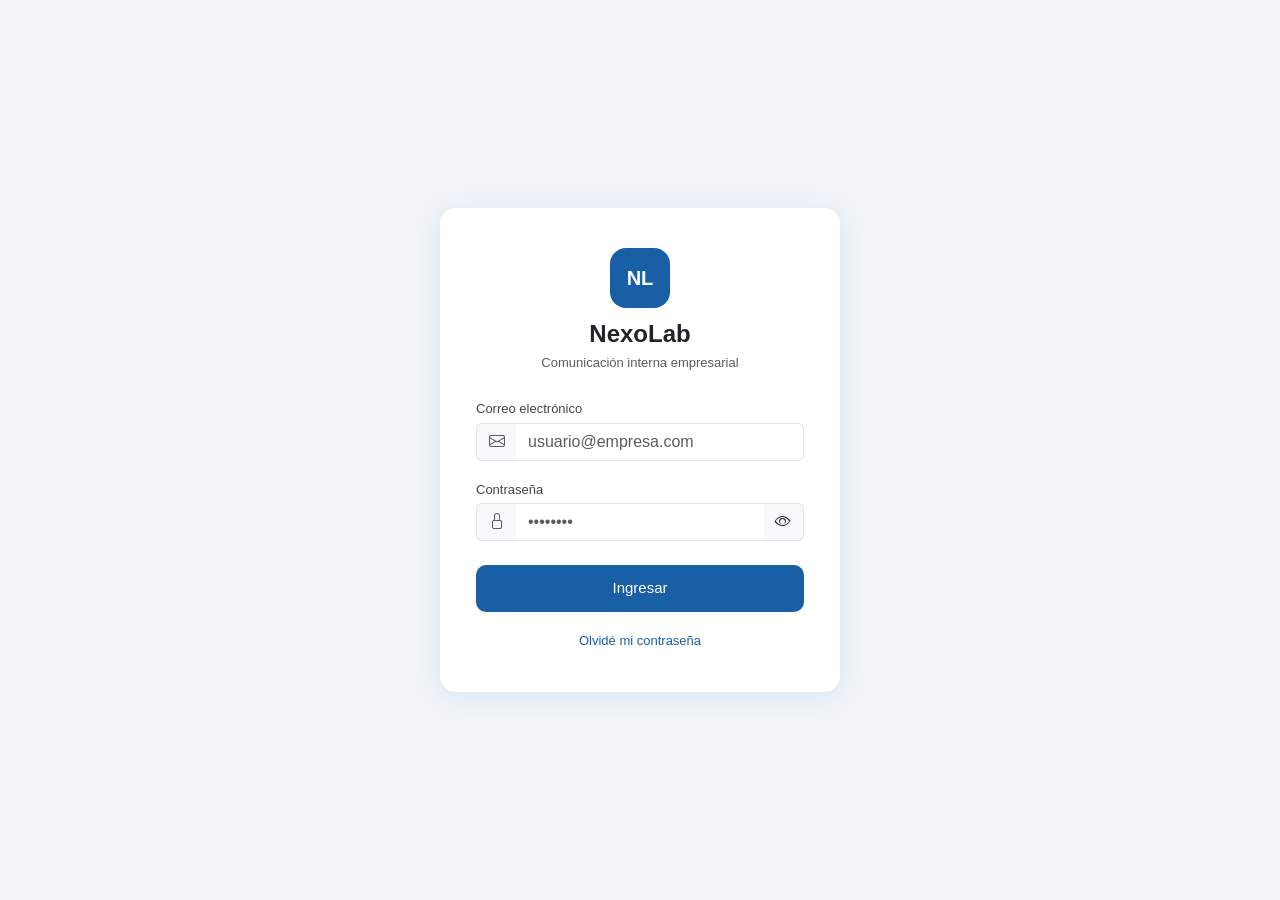
==== admin.html @ 6c638301 "admin finalizado creo" ====
<!DOCTYPE html>
<html lang="es">
<head>
  <meta charset="UTF-8"/>
  <meta name="viewport" content="width=device-width, initial-scale=1.0"/>
  <title>NexoLab — Panel de Administración</title>
  <link href="https://cdn.jsdelivr.net/npm/bootstrap@5.3.2/dist/css/bootstrap.min.css" rel="stylesheet"/>
  <link href="https://cdn.jsdelivr.net/npm/bootstrap-icons@1.11.3/font/bootstrap-icons.min.css" rel="stylesheet"/>
  <link href="styles.css" rel="stylesheet"/>
</head>
<body>

<!-- Navbar -->
<nav class="admin-navbar">
  <div class="brand">
    <div class="logo-box logo-box-sm"><span>NL</span></div>
    NexoLab <span>Admin</span>
  </div>
  <div class="d-flex align-items-center gap-3">
    <span id="admin-name" class="admin-username"></span>
    <button class="btn btn-sm admin-exit-btn" onclick="logout()">
      <i class="bi bi-box-arrow-right me-1"></i>Salir
    </button>
  </div>
</nav>

<div class="admin-container">

  <!-- Título -->
  <div class="d-flex align-items-center justify-content-between mb-4">
    <div>
      <h5 class="fw-bold mb-1">Panel de Administración</h5>
      <p class="text-muted admin-subtitle mb-0">Gestión de usuarios de NexoLab</p>
    </div>
    <button class="btn btn-sm btn-outline-secondary" onclick="openPasswordModal()">
      <i class="bi bi-key me-1"></i>Cambiar contraseña
    </button>
  </div>

  <!-- Stats -->
  <div class="row g-3 mb-4">
    <div class="col-12 col-sm-4">
      <div class="stat-card">
        <div class="stat-icon blue"><i class="bi bi-people-fill"></i></div>
        <div>
          <div class="fw-bold fs-4" id="stat-total">—</div>
          <div class="text-muted stat-desc">Usuarios registrados</div>
        </div>
      </div>
    </div>
    <div class="col-12 col-sm-4">
      <div class="stat-card">
        <div class="stat-icon green"><i class="bi bi-building"></i></div>
        <div>
          <div class="fw-bold fs-4" id="stat-sectores">—</div>
          <div class="text-muted stat-desc">Sectores activos</div>
        </div>
      </div>
    </div>
    <div class="col-12 col-sm-4">
      <div class="stat-card">
        <div class="stat-icon orange"><i class="bi bi-person-check-fill"></i></div>
        <div>
          <div class="fw-bold fs-4" id="stat-conectados">—</div>
          <div class="text-muted stat-desc">Conectados ahora</div>
        </div>
      </div>
    </div>
  </div>

  <!-- Tabla de usuarios -->
  <div class="table-card">
    <div class="table-card-header">
      <div class="fw-semibold table-title">Usuarios</div>
      <div class="search-wrap">
        <i class="bi bi-search"></i>
        <input class="search-input" id="search-input" placeholder="Buscar usuario..." oninput="filterTable()"/>
      </div>
    </div>

    <div id="table-loading" class="text-center py-5 text-muted">
      <div class="spinner-border spinner-border-sm me-2"></div>Cargando usuarios...
    </div>

    <div id="table-wrap" class="d-none">
      <table class="table table-hover mb-0 admin-table">
        <thead class="table-thead">
          <tr>
            <th class="ps-4 table-col-header">Usuario</th>
            <th class="table-col-header">Cargo</th>
            <th class="table-col-header">Sector</th>
            <th class="table-col-header">Estado</th>
            <th class="table-col-header">Registro</th>
            <th></th>
          </tr>
        </thead>
        <tbody id="user-table-body"></tbody>
      </table>
    </div>

    <div id="table-empty" class="d-none text-center py-5 text-muted admin-subtitle">
      <i class="bi bi-search fs-3 d-block mb-2"></i>No se encontraron usuarios
    </div>
  </div>
</div>

<!-- Modal cambiar contraseña admin -->
<div class="modal-overlay" id="password-modal">
  <div class="modal-box">
    <div class="d-flex justify-content-between align-items-center mb-4">
      <h6 class="fw-semibold mb-0"><i class="bi bi-key me-2"></i>Cambiar contraseña</h6>
      <button class="btn btn-sm btn-light" onclick="closePasswordModal()"><i class="bi bi-x-lg"></i></button>
    </div>
    <div id="pwd-alert" class="alert py-2 d-none"></div>
    <div class="mb-3">
      <label class="form-label">Contraseña actual</label>
      <input type="password" class="form-control" id="pwd-actual" placeholder="••••••••"/>
    </div>
    <div class="mb-3">
      <label class="form-label">Nueva contraseña</label>
      <input type="password" class="form-control" id="pwd-nueva" placeholder="••••••••" oninput="checkPwdReqs()"/>
      <div class="mt-2 d-flex flex-column gap-1">
        <div class="req-item" id="pr-len"><i class="bi bi-circle"></i> Mínimo 8 caracteres</div>
        <div class="req-item" id="pr-upper"><i class="bi bi-circle"></i> Al menos una mayúscula</div>
        <div class="req-item" id="pr-num"><i class="bi bi-circle"></i> Al menos un número</div>
        <div class="req-item" id="pr-spec"><i class="bi bi-circle"></i> Al menos un carácter especial</div>
      </div>
    </div>
    <div class="mb-4">
      <label class="form-label">Confirmar nueva contraseña</label>
      <input type="password" class="form-control" id="pwd-confirmar" placeholder="••••••••"/>
    </div>
    <div class="d-flex gap-2 justify-content-end">
      <button class="btn btn-outline-secondary btn-sm" onclick="closePasswordModal()">Cancelar</button>
      <button class="btn btn-sm btn-admin-primary" onclick="cambiarPassword()">
        <span id="pwd-spinner" class="spinner-border spinner-border-sm me-1 d-none"></span>Guardar
      </button>
    </div>
  </div>
</div>

<!-- Modal mensajes de usuario -->
<div class="modal-overlay" id="mensajes-modal">
  <div class="modal-box modal-box-wide">
    <div class="d-flex justify-content-between align-items-center mb-3">
      <h6 class="fw-semibold mb-0"><i class="bi bi-chat-text me-2"></i>Mensajes de <span id="mensajes-user-name"></span></h6>
      <button class="btn btn-sm btn-light" onclick="closeMensajesModal()"><i class="bi bi-x-lg"></i></button>
    </div>

    <div class="d-flex align-items-center gap-2 mb-3 p-3 rounded" style="background:#f8f9fa">
      <label class="form-label mb-0 fw-medium" style="white-space:nowrap">Últimos</label>
      <input type="number" class="form-control form-control-sm" id="mensajes-cantidad"
             value="10" min="1" max="100" style="width:80px"/>
      <label class="form-label mb-0 fw-medium" style="white-space:nowrap">mensajes</label>
      <button class="btn btn-sm btn-admin-primary ms-auto" onclick="cargarMensajes()">
        <span id="mensajes-spinner" class="spinner-border spinner-border-sm me-1 d-none"></span>
        <i class="bi bi-arrow-clockwise me-1"></i>Cargar
      </button>
    </div>

    <div id="mensajes-loading" class="text-center py-4 text-muted d-none">
      <div class="spinner-border spinner-border-sm me-2"></div>Cargando mensajes...
    </div>
    <div id="mensajes-empty" class="text-center py-4 text-muted d-none admin-subtitle">
      <i class="bi bi-chat-slash fs-3 d-block mb-2"></i>Este usuario no tiene mensajes enviados
    </div>
    <div id="mensajes-list" class="d-flex flex-column gap-2" style="max-height:400px;overflow-y:auto"></div>
  </div>
</div>

<!-- Modal editar usuario -->
<div class="modal-overlay" id="edit-modal">
  <div class="modal-box">
    <div class="d-flex justify-content-between align-items-center mb-3">
      <h6 class="fw-semibold mb-0">Editar usuario</h6>
      <button class="btn btn-sm btn-light" onclick="closeEditModal()"><i class="bi bi-x-lg"></i></button>
    </div>
    <div id="edit-alert" class="alert alert-danger py-2 d-none"></div>
    <div class="mb-3">
      <label class="form-label">Cargo</label>
      <input type="text" class="form-control" id="edit-cargo" placeholder="Ej: Desarrollador"/>
    </div>
    <div class="mb-4">
      <label class="form-label">Sector</label>
      <select class="form-select" id="edit-sector">
        <option value="SIN_ASIGNAR">Sin asignar</option>
        <option value="SISTEMAS">Sistemas</option>
        <option value="RRHH">RRHH</option>
        <option value="FINANZAS">Finanzas</option>
        <option value="OPERACIONES">Operaciones</option>
      </select>
    </div>
    <div class="d-flex gap-2 justify-content-end">
      <button class="btn btn-outline-secondary btn-sm" onclick="closeEditModal()">Cancelar</button>
      <button class="btn btn-sm btn-admin-primary" onclick="saveUser()">
        <span id="save-spinner" class="spinner-border spinner-border-sm me-1 d-none"></span>Guardar
      </button>
    </div>
  </div>
</div>

<script src="https://cdn.jsdelivr.net/npm/bootstrap@5.3.2/dist/js/bootstrap.bundle.min.js"></script>
<script>
const token = localStorage.getItem('jwt_token');
const user  = JSON.parse(localStorage.getItem('current_user') || '{}');

const role = String((user && (user.rolSistema ?? user.rol_sistema ?? user.role)) ?? '').trim().toUpperCase();

if (!token || (role !== 'ADMIN_SISTEMA' && role !== 'ADMIN')) {
  window.location.href = 'login.html';
}

document.getElementById('admin-name').textContent = user.nombre + ' ' + user.apellido;

let allUsuarios = [];
let editingId   = null;

const SECTOR_LABELS = {
  SIN_ASIGNAR: 'Sin asignar', SISTEMAS: 'Sistemas',
  RRHH: 'RRHH', FINANZAS: 'Finanzas', OPERACIONES: 'Operaciones'
};

// ── Carga inicial ──────────────────────────────────────────
Promise.all([
  fetch('/api/admin/stats',    { headers: { Authorization: 'Bearer ' + token } }).then(r => r.json()).catch(() => null),
  fetch('/api/admin/usuarios', { headers: { Authorization: 'Bearer ' + token } }).then(r => r.json()).catch(() => [])
]).then(([stats, usuarios]) => {
  if (stats) {
    document.getElementById('stat-total').textContent = stats.totalUsuarios ?? '—';
    const sectoresActivos = stats.usuariosPorSector
      ? Object.values(stats.usuariosPorSector).filter(n => n > 0).length
      : '—';
    document.getElementById('stat-sectores').textContent = sectoresActivos;
  }
  allUsuarios = Array.isArray(usuarios) ? usuarios : [];
  const conectados = allUsuarios.filter(u =>
    u.tipoEstado === 'DISPONIBLE' || u.tipoEstado === 'OCUPADO' || u.tipoEstado === 'EN_REUNION'
  ).length;
  document.getElementById('stat-conectados').textContent = conectados;
  renderTable(allUsuarios);
});

// ── Render tabla ───────────────────────────────────────────
function renderTable(lista) {
  document.getElementById('table-loading').classList.add('d-none');

  if (!lista || lista.length === 0) {
    document.getElementById('table-empty').classList.remove('d-none');
    document.getElementById('table-wrap').classList.add('d-none');
    return;
  }

  document.getElementById('table-wrap').classList.remove('d-none');
  document.getElementById('table-empty').classList.add('d-none');

  const tbody = document.getElementById('user-table-body');
  tbody.innerHTML = lista.map(u => {
    const ini         = ((u.nombre || ' ')[0] + (u.apellido || ' ')[0]).toUpperCase();
    const sector      = u.sector || 'SIN_ASIGNAR';
    const sectorLabel = SECTOR_LABELS[sector] || sector;
    const estado      = estadoInfo(u.tipoEstado);
    const fecha       = u.fechaCreacion ? new Date(u.fechaCreacion).toLocaleDateString('es-AR') : '—';
    return `
      <tr>
        <td class="ps-4 td-mid">
          <div class="d-flex align-items-center gap-2">
            <div class="user-avatar-sm">${ini}</div>
            <div>
              <div class="fw-medium">${u.nombre} ${u.apellido}</div>
              <div class="user-email text-muted">${u.email}</div>
            </div>
          </div>
        </td>
        <td class="td-mid cargo-cell">${u.cargo || '—'}</td>
        <td class="td-mid"><span class="sector-badge sector-${sector}">${sectorLabel}</span></td>
        <td class="td-mid">
          <span class="estado-indicator">
            <span class="estado-dot" style="background:${estado.color}"></span>
            ${estado.label}
          </span>
        </td>
        <td class="td-mid date-cell">${fecha}</td>
        <td class="td-actions">
          <div class="d-flex gap-1 justify-content-end">
            <button class="btn btn-sm btn-light btn-edit" onclick="openEditModal(${u.idUsuario})">
              <i class="bi bi-pencil me-1"></i>Editar
            </button>
            <button class="btn btn-sm btn-light btn-edit" onclick="openMensajesModal(${u.idUsuario})">
              <i class="bi bi-chat-text me-1"></i>Mensajes
            </button>
          </div>
        </td>
      </tr>`;
  }).join('');
}

function estadoInfo(estado) {
  return {
    DISPONIBLE:   { color: '#20c997', label: 'Disponible' },
    OCUPADO:      { color: '#fd7e14', label: 'Ocupado' },
    EN_REUNION:   { color: '#dc3545', label: 'En reunión' },
    DESCONECTADO: { color: '#adb5bd', label: 'Desconectado' },
  }[estado] || { color: '#adb5bd', label: 'Desconectado' };
}

// ── Búsqueda ───────────────────────────────────────────────
function filterTable() {
  const q = document.getElementById('search-input').value.toLowerCase();
  renderTable(allUsuarios.filter(u =>
    (u.nombre + ' ' + u.apellido + ' ' + u.email + ' ' + (u.cargo || '')).toLowerCase().includes(q)
  ));
}

// ── Modal editar cargo/sector ──────────────────────────────
function openEditModal(id) {
  const u = allUsuarios.find(u => u.idUsuario === id);
  if (!u) return;
  editingId = id;
  document.getElementById('edit-cargo').value  = u.cargo  || '';
  document.getElementById('edit-sector').value = u.sector || 'SIN_ASIGNAR';
  document.getElementById('edit-alert').classList.add('d-none');
  document.getElementById('edit-modal').classList.add('open');
}

function closeEditModal() {
  document.getElementById('edit-modal').classList.remove('open');
  editingId = null;
}

async function saveUser() {
  if (!editingId) return;

  const cargo  = document.getElementById('edit-cargo').value.trim();
  const sector = document.getElementById('edit-sector').value;
  const alertEl = document.getElementById('edit-alert');
  const spinner = document.getElementById('save-spinner');

  if (!cargo) {
    alertEl.textContent = 'El cargo no puede estar vacío';
    alertEl.classList.remove('d-none');
    return;
  }

  alertEl.classList.add('d-none');
  spinner.classList.remove('d-none');

  try {
    const res = await fetch('/api/admin/usuarios/' + editingId, {
      method:  'PUT',
      headers: { 'Content-Type': 'application/json', Authorization: 'Bearer ' + token },
      body:    JSON.stringify({ cargo, sector }),
    });
    if (res.ok) {
      const updated = await res.json();
      allUsuarios = allUsuarios.map(u => u.idUsuario === updated.idUsuario ? updated : u);
      filterTable();
      closeEditModal();
    } else {
      const err = await res.json();
      alertEl.textContent = err.message || 'Error al guardar los cambios';
      alertEl.classList.remove('d-none');
    }
  } catch {
    alertEl.textContent = 'No se pudo conectar con el servidor';
    alertEl.classList.remove('d-none');
  } finally {
    spinner.classList.add('d-none');
  }
}

// ── Modal mensajes de usuario ──────────────────────────────
let mensajesUserId = null;

function openMensajesModal(id) {
  const u = allUsuarios.find(u => u.idUsuario === id);
  if (!u) return;
  mensajesUserId = id;
  document.getElementById('mensajes-user-name').textContent = u.nombre + ' ' + u.apellido;
  document.getElementById('mensajes-cantidad').value = 10;
  document.getElementById('mensajes-list').innerHTML = '';
  document.getElementById('mensajes-empty').classList.add('d-none');
  document.getElementById('mensajes-loading').classList.add('d-none');
  document.getElementById('mensajes-modal').classList.add('open');
  cargarMensajes();
}

function closeMensajesModal() {
  document.getElementById('mensajes-modal').classList.remove('open');
  mensajesUserId = null;
}

async function cargarMensajes() {
  if (!mensajesUserId) return;
  const cantidad = Math.min(Math.max(parseInt(document.getElementById('mensajes-cantidad').value) || 10, 1), 100);
  const spinner  = document.getElementById('mensajes-spinner');
  const loading  = document.getElementById('mensajes-loading');
  const empty    = document.getElementById('mensajes-empty');
  const list     = document.getElementById('mensajes-list');

  spinner.classList.remove('d-none');
  loading.classList.remove('d-none');
  list.innerHTML = '';
  empty.classList.add('d-none');

  try {
    const res = await fetch(`/api/admin/usuarios/${mensajesUserId}/mensajes?cantidad=${cantidad}`, {
      headers: { Authorization: 'Bearer ' + token }
    });
    const mensajes = res.ok ? await res.json() : [];
    loading.classList.add('d-none');

    if (!mensajes.length) { empty.classList.remove('d-none'); return; }

    const TIPO_LABEL = { PRIVADO: 'Privado', GRUPAL: 'Grupo' };
    const TIPO_ICON  = { PRIVADO: 'person', GRUPAL: 'people-fill' };

    list.innerHTML = mensajes.map(m => {
      const fecha = m.fechaEnviado
        ? new Date(m.fechaEnviado).toLocaleString('es-AR', { day:'2-digit', month:'2-digit', year:'numeric', hour:'2-digit', minute:'2-digit' })
        : '—';
      const tipoLabel = TIPO_LABEL[m.tipoChat] || m.tipoChat || '';
      const tipoIcon  = TIPO_ICON[m.tipoChat]  || 'chat';
      return `
        <div class="msg-admin-card">
          <div class="d-flex justify-content-between align-items-center">
            <span class="msg-chat"><i class="bi bi-${tipoIcon} me-1"></i>${m.nombreChat || 'Chat'} · ${tipoLabel}</span>
            <span class="msg-meta">${fecha}</span>
          </div>
          <div class="msg-body">${m.contenido || ''}</div>
        </div>`;
    }).join('');
  } catch {
    loading.classList.add('d-none');
    empty.classList.remove('d-none');
  } finally {
    spinner.classList.add('d-none');
  }
}

// ── Modal cambiar contraseña ───────────────────────────────
function openPasswordModal() {
  document.getElementById('pwd-actual').value    = '';
  document.getElementById('pwd-nueva').value     = '';
  document.getElementById('pwd-confirmar').value = '';
  document.getElementById('pwd-alert').classList.add('d-none');
  ['pr-len','pr-upper','pr-num','pr-spec'].forEach(id => {
    const el = document.getElementById(id);
    el.className = 'req-item';
    el.querySelector('i').className = 'bi bi-circle';
  });
  document.getElementById('password-modal').classList.add('open');
}

function closePasswordModal() {
  document.getElementById('password-modal').classList.remove('open');
}

function checkPwdReqs() {
  const v = document.getElementById('pwd-nueva').value;
  [
    { id: 'pr-len',   ok: v.length >= 8 },
    { id: 'pr-upper', ok: /[A-Z]/.test(v) },
    { id: 'pr-num',   ok: /[0-9]/.test(v) },
    { id: 'pr-spec',  ok: /[^A-Za-z0-9]/.test(v) },
  ].forEach(r => {
    const el = document.getElementById(r.id);
    el.className = 'req-item' + (r.ok ? ' ok' : '');
    el.querySelector('i').className = r.ok ? 'bi bi-check-circle-fill' : 'bi bi-circle';
  });
}

async function cambiarPassword() {
  const actual    = document.getElementById('pwd-actual').value;
  const nueva     = document.getElementById('pwd-nueva').value;
  const confirmar = document.getElementById('pwd-confirmar').value;
  const alertEl   = document.getElementById('pwd-alert');

  const showAlert = (msg, isError = true) => {
    alertEl.textContent = msg;
    alertEl.className = `alert py-2 ${isError ? 'alert-danger' : 'alert-success'}`;
  };

  if (!actual || !nueva || !confirmar) { showAlert('Completá todos los campos'); return; }
  if (nueva !== confirmar)             { showAlert('Las contraseñas nuevas no coinciden'); return; }
  if (nueva.length < 8 || !/[A-Z]/.test(nueva) || !/[0-9]/.test(nueva) || !/[^A-Za-z0-9]/.test(nueva)) {
    showAlert('La nueva contraseña no cumple todos los requisitos de seguridad');
    return;
  }

  const spinner = document.getElementById('pwd-spinner');
  spinner.classList.remove('d-none');

  try {
    const res = await fetch('/api/admin/password', {
      method:  'PUT',
      headers: { 'Content-Type': 'application/json', Authorization: 'Bearer ' + token },
      body:    JSON.stringify({ passwordActual: actual, passwordNueva: nueva }),
    });
    const data = await res.json();
    if (res.ok) {
      showAlert('Contraseña actualizada correctamente', false);
      setTimeout(closePasswordModal, 1500);
    } else {
      showAlert(data.message || 'Error al cambiar la contraseña');
    }
  } catch {
    showAlert('No se pudo conectar con el servidor');
  } finally {
    spinner.classList.add('d-none');
  }
}

// ── Logout ─────────────────────────────────────────────────
function logout() {
  localStorage.removeItem('jwt_token');
  localStorage.removeItem('current_user');
  window.location.href = 'login.html';
}
</script>
</body>
</html>
---- styles.css ----
/* Estilos comunes para ChatEmpresa */

:root {
  --primary: #185FA5;
  --primary-dark: #0C447C;
  --primary-light: #B5D4F4;
  --bg: #F0F4F9;
}

body {
  background: var(--bg);
  font-family: 'Segoe UI', sans-serif;
}

/* Logo */
.logo-box {
  width: 60px;
  height: 60px;
  background: var(--primary);
  border-radius: 16px;
  display: flex;
  align-items: center;
  justify-content: center;
  margin: 0 auto 12px;
}

.logo-box span {
  color: #fff;
  font-size: 20px;
  font-weight: 700;
}

/* Formularios */
.form-control:focus,
.form-select:focus {
  border-color: var(--primary);
  box-shadow: 0 0 0 3px rgba(24, 95, 165, .12);
}

.form-label {
  font-size: 13px;
  font-weight: 500;
  color: #444;
  margin-bottom: 4px;
}

/* Botones */
.btn-primary-custom {
  background: var(--primary);
  border: none;
  border-radius: 10px;
  padding: 12px;
  font-size: 15px;
  font-weight: 500;
  width: 100%;
  color: #fff;
  transition: background .2s;
}

.btn-primary-custom:hover {
  background: var(--primary-dark);
}

.btn-primary-custom:disabled {
  background: #b0c4d8;
  cursor: default;
}

/* Navbar */
.navbar {
  background: var(--primary) !important;
}

.back-link {
  color: var(--primary-light) !important;
  text-decoration: none;
  font-size: 20px;
}

.back-link:hover {
  color: #fff !important;
}

.navbar-title {
  color: #fff;
  font-size: 16px;
  font-weight: 500;
}

/* Alertas */
.alert-danger {
  font-size: 13px;
  border-radius: 8px;
}

/* Spinner */
.spinner-border-sm {
  width: 16px;
  height: 16px;
}

/* Enlaces */
.link-forgot,
.link-login a {
  font-size: 13px;
  color: var(--primary);
  text-decoration: none;
}

.link-forgot:hover,
.link-login a:hover {
  text-decoration: underline;
}

.link-login {
  font-size: 13px;
  color: #666;
  text-align: center;
  margin-top: 12px;
}

/* Divider */
.divider-text {
  display: flex;
  align-items: center;
  gap: 10px;
  color: #aaa;
  font-size: 12px;
  margin: 14px 0;
}

.divider-text hr {
  flex: 1;
  border-color: #eee;
}

/* Avatar */
.avatar {
  width: 48px;
  height: 48px;
  border-radius: 50%;
  display: flex;
  align-items: center;
  justify-content: center;
  font-size: 15px;
  font-weight: 600;
  flex-shrink: 0;
  position: relative;
}

.avatar.group {
  background: #E6F1FB;
  color: #0C447C;
}

.avatar.private {
  background: #EEEDFE;
  color: #3C3489;
}

.online-dot {
  width: 12px;
  height: 12px;
  border-radius: 50%;
  background: #22C55E;
  border: 2px solid #fff;
  position: absolute;
  bottom: 0;
  right: 0;
}

/* Tarjetas */
.conv-card,
.section-card {
  background: #fff;
  border-radius: 12px;
  padding: 14px 16px;
  border: 0.5px solid #e8e8e8;
  text-decoration: none;
  color: inherit;
  transition: box-shadow .15s, transform .1s;
}

.conv-card:hover {
  box-shadow: 0 4px 16px rgba(24, 95, 165, .1);
  transform: translateY(-1px);
}

.section-card {
  overflow: hidden;
  margin-bottom: 12px;
}

.section-label {
  font-size: 11px;
  font-weight: 600;
  color: #999;
  letter-spacing: .5px;
  text-transform: uppercase;
  padding: 12px 16px 4px;
}

/* Badges */
.unread-badge {
  background: var(--primary);
  color: #fff;
  font-size: 11px;
  font-weight: 600;
  border-radius: 10px;
  padding: 2px 7px;
  min-width: 20px;
  text-align: center;
}

.group-tag {
  background: #E6F1FB;
  color: #0C447C;
  font-size: 10px;
  font-weight: 600;
  border-radius: 4px;
  padding: 1px 6px;
}

/* ── Panel de Administración ──────────────────────────────── */
.admin-navbar {
  background: var(--primary);
  padding: 0 24px;
  height: 56px;
  display: flex;
  align-items: center;
  justify-content: space-between;
  box-shadow: 0 2px 8px rgba(0,0,0,.15);
}
.admin-navbar .brand {
  color: #fff;
  font-weight: 700;
  font-size: 17px;
  display: flex;
  align-items: center;
  gap: 10px;
}
.admin-navbar .brand span {
  background: rgba(255,255,255,.2);
  border-radius: 8px;
  padding: 4px 10px;
  font-size: 13px;
}
.admin-username { color: rgba(255,255,255,.85); font-size: 13px; }
.admin-exit-btn { background: rgba(255,255,255,.15); color: #fff; border: none; border-radius: 8px; }
.admin-exit-btn:hover { background: rgba(255,255,255,.25); color: #fff; }
.admin-container { max-width: 1100px; margin: 32px auto; padding: 0 16px; }
.admin-subtitle { font-size: 13px; }
.logo-box-sm { width: 32px; height: 32px; font-size: 12px; }

/* Stats */
.stat-card {
  background: #fff;
  border-radius: 14px;
  padding: 24px;
  box-shadow: 0 2px 12px rgba(24,95,165,.08);
  display: flex;
  align-items: center;
  gap: 16px;
}
.stat-icon {
  width: 52px; height: 52px; border-radius: 12px;
  display: flex; align-items: center; justify-content: center;
  font-size: 22px; flex-shrink: 0;
}
.stat-icon.blue   { background: #E6F1FB; color: var(--primary); }
.stat-icon.green  { background: #E1F5EE; color: #085041; }
.stat-icon.orange { background: #FAEEDA; color: #633806; }
.stat-desc { font-size: 12px; }

/* Tabla */
.table-card {
  background: #fff;
  border-radius: 14px;
  box-shadow: 0 2px 12px rgba(24,95,165,.08);
  overflow: hidden;
}
.table-card-header {
  padding: 20px 24px 16px;
  border-bottom: 1px solid #f0f0f0;
  display: flex;
  align-items: center;
  justify-content: space-between;
}
.table-title    { font-size: 15px; }
.admin-table    { font-size: 13px; }
.table-thead    { background: #f8f9fa; }
.table-col-header { font-weight: 600; color: #555; }
.td-mid         { vertical-align: middle; }
.td-actions     { vertical-align: middle; text-align: right; padding-right: 16px !important; }
.cargo-cell     { color: #444; }
.date-cell      { color: #888; font-size: 12px; }
.user-email     { font-size: 11px; }
.btn-edit       { font-size: 12px; }

/* Estado online */
.estado-indicator { display: inline-flex; align-items: center; gap: 5px; font-size: 12px; }
.estado-dot       { width: 8px; height: 8px; border-radius: 50%; display: inline-block; }

/* Badges de sector */
.sector-badge {
  font-size: 11px; font-weight: 600;
  padding: 3px 10px; border-radius: 20px; display: inline-block;
}
.sector-SISTEMAS    { background: #E6F1FB; color: #0C447C; }
.sector-RRHH        { background: #FBEAF0; color: #72243E; }
.sector-FINANZAS    { background: #E1F5EE; color: #085041; }
.sector-OPERACIONES { background: #FAEEDA; color: #633806; }
.sector-SIN_ASIGNAR { background: #f0f0f0; color: #888; }

/* Avatar pequeño en tabla */
.user-avatar-sm {
  width: 34px; height: 34px; border-radius: 50%;
  background: #E6F1FB; color: #0C447C;
  font-size: 12px; font-weight: 700;
  display: flex; align-items: center; justify-content: center;
  flex-shrink: 0;
}

/* Modal overlay */
.modal-overlay {
  display: none; position: fixed; inset: 0;
  background: rgba(0,0,0,.4); z-index: 1000;
  align-items: center; justify-content: center;
}
.modal-overlay.open { display: flex; }
.modal-box {
  background: #fff; border-radius: 14px;
  padding: 28px; width: 100%; max-width: 420px;
  box-shadow: 0 8px 32px rgba(0,0,0,.18);
}
.btn-admin-primary        { background: var(--primary); color: #fff; border: none; }
.btn-admin-primary:hover  { background: var(--primary-dark); color: #fff; }
.modal-box-wide           { max-width: 620px; }

/* Tarjetas de mensajes en panel admin */
.msg-admin-card {
  border: 1px solid #eee;
  border-radius: 10px;
  padding: 12px 14px;
  background: #fafafa;
}
.msg-admin-card .msg-meta  { font-size: 11px; color: #aaa; }
.msg-admin-card .msg-chat  { font-size: 11px; font-weight: 600; color: var(--primary); }
.msg-admin-card .msg-body  { font-size: 13px; color: #333; margin-top: 4px; word-break: break-word; }

/* Requisitos de contraseña */
.req-item     { font-size: 12px; color: #aaa; transition: color .2s; }
.req-item.ok  { color: #198754; }
.req-item i   { margin-right: 4px; }

/* Búsqueda */
.search-wrap    { position: relative; }
.search-wrap .bi { position: absolute; left: 11px; top: 50%; transform: translateY(-50%); color: #aaa; }
.search-input {
  border: 1px solid #e0e0e0; border-radius: 8px;
  padding: 7px 14px 7px 36px; font-size: 13px;
  background: #f8f9fa; outline: none; width: 220px;
}

/* FAB */
.fab {
  position: fixed;
  bottom: 28px;
  right: 28px;
  width: 52px;
  height: 52px;
  border-radius: 50%;
  background: var(--primary);
  color: #fff;
  border: none;
  font-size: 22px;
  display: flex;
  align-items: center;
  justify-content: center;
  box-shadow: 0 4px 16px rgba(24, 95, 165, .35);
  cursor: pointer;
  transition: background .2s, transform .1s;
}

.fab:hover {
  background: var(--primary-dark);
  transform: scale(1.08);
}</content>
<parameter name="filePath">d:\2026\Frontend_Proyecto_JavaEE\styles.css
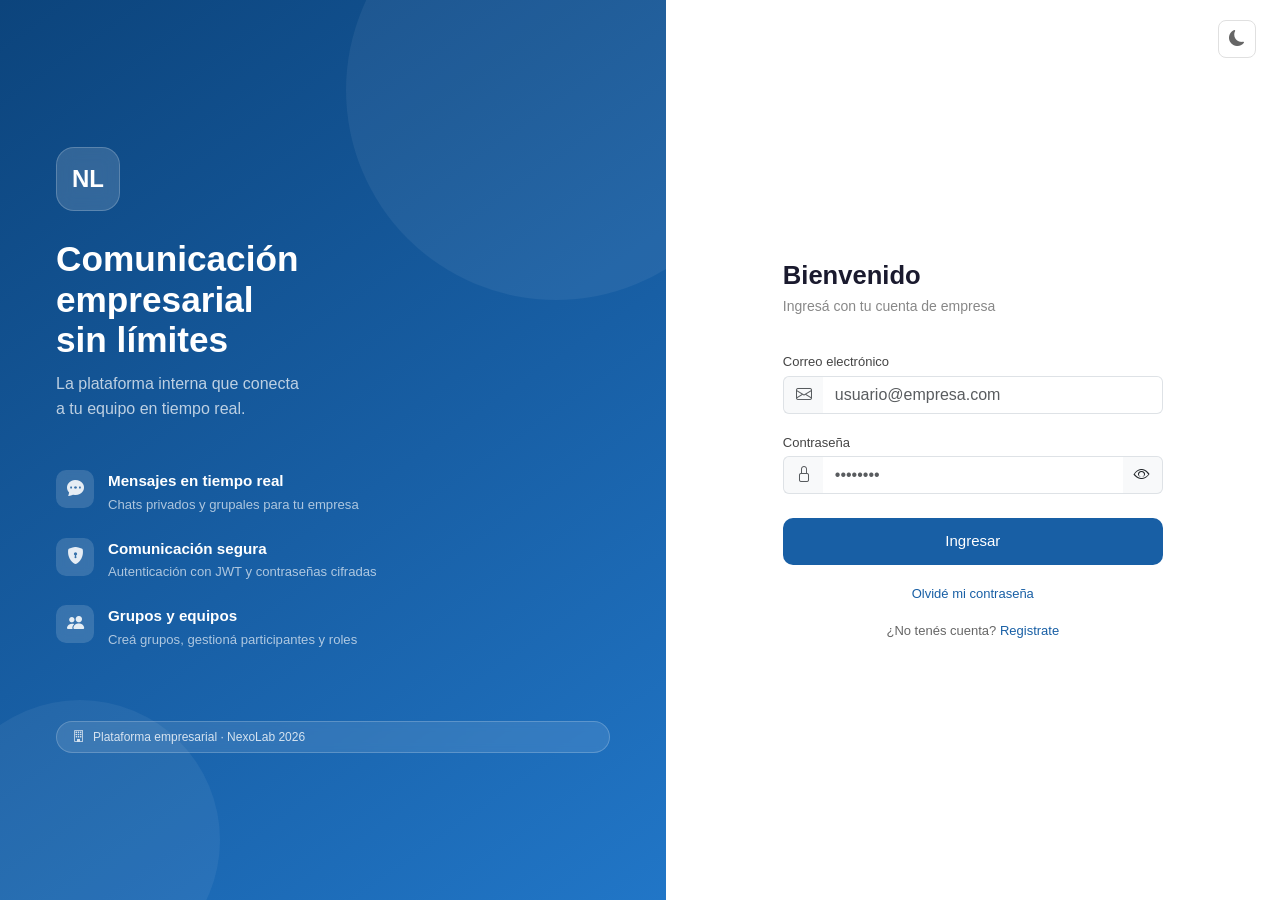
==== commit fc2d6048: "modo dark y cambios esteticos" ====
--- a/admin.html
+++ b/admin.html
@@ -7,6 +7,7 @@
   <link href="https://cdn.jsdelivr.net/npm/bootstrap@5.3.2/dist/css/bootstrap.min.css" rel="stylesheet"/>
   <link href="https://cdn.jsdelivr.net/npm/bootstrap-icons@1.11.3/font/bootstrap-icons.min.css" rel="stylesheet"/>
   <link href="styles.css" rel="stylesheet"/>
+  <script src="theme.js"></script>
 </head>
 <body>
 
@@ -18,6 +19,7 @@
   </div>
   <div class="d-flex align-items-center gap-3">
     <span id="admin-name" class="admin-username"></span>
+    <button class="theme-toggle" id="theme-toggle" title="Modo oscuro"></button>
     <button class="btn btn-sm admin-exit-btn" onclick="logout()">
       <i class="bi bi-box-arrow-right me-1"></i>Salir
     </button>
@@ -211,6 +213,7 @@
 }
 
 document.getElementById('admin-name').textContent = user.nombre + ' ' + user.apellido;
+initThemeToggle('theme-toggle');
 
 let allUsuarios = [];
 let editingId   = null;
--- a/styles.css
+++ b/styles.css
@@ -385,5 +385,564 @@
 .fab:hover {
   background: var(--primary-dark);
   transform: scale(1.08);
-}</content>
-<parameter name="filePath">d:\2026\Frontend_Proyecto_JavaEE\styles.css+}
+
+/* ── Chat ────────────────────────────────────────────────── */
+.chat-navbar { background: var(--primary); padding: 10px 16px; display: flex; align-items: center; gap: 12px; flex-shrink: 0; }
+.back-btn { color: var(--primary-light); font-size: 20px; text-decoration: none; }
+.back-btn:hover { color: #fff; }
+.chat-avatar { width: 38px; height: 38px; border-radius: 50%; background: var(--primary-dark); color: var(--primary-light); display: flex; align-items: center; justify-content: center; font-size: 13px; font-weight: 600; flex-shrink: 0; }
+.chat-title { color: #fff; font-size: 15px; font-weight: 600; line-height: 1.2; }
+.chat-sub   { color: var(--primary-light); font-size: 11px; }
+
+.messages-area { flex: 1; overflow-y: auto; padding: 16px; display: flex; flex-direction: column; gap: 4px; }
+.messages-area::-webkit-scrollbar { width: 4px; }
+.messages-area::-webkit-scrollbar-thumb { background: #ccc; border-radius: 4px; }
+
+.msg-wrap     { display: flex; flex-direction: column; }
+.msg-wrap.out { align-items: flex-end; }
+.msg-wrap.in  { align-items: flex-start; }
+
+.bubble {
+  max-width: 72%;
+  padding: 9px 13px;
+  border-radius: 16px;
+  font-size: 14px;
+  line-height: 1.4;
+  word-break: break-word;
+}
+.bubble.out { background: var(--primary); color: #fff; border-bottom-right-radius: 4px; }
+.bubble.in  { background: #fff; color: #1a1a2e; border-bottom-left-radius: 4px; border: 0.5px solid #e0e0e0; }
+
+.msg-sender { font-size: 11px; font-weight: 600; color: var(--primary); margin-bottom: 3px; }
+.msg-time   { font-size: 10px; margin-top: 4px; text-align: right; }
+.msg-time.out { color: rgba(255,255,255,.65); }
+.msg-time.in  { color: #aaa; }
+
+.date-sep     { display: flex; align-items: center; gap: 10px; margin: 12px 0; }
+.date-sep span { font-size: 11px; color: #aaa; white-space: nowrap; }
+.date-sep hr  { flex: 1; border-color: #ddd; margin: 0; }
+
+.attachment-bubble { display: flex; align-items: center; gap: 10px; background: rgba(255,255,255,.15); border-radius: 8px; padding: 8px 10px; margin-top: 6px; }
+.attachment-bubble.in { background: #F0F4F9; }
+.file-icon { width: 34px; height: 34px; border-radius: 7px; display: flex; align-items: center; justify-content: center; font-size: 16px; }
+
+.input-bar  { background: #fff; border-top: 1px solid #e0e0e0; padding: 10px 12px; display: flex; align-items: center; gap: 8px; flex-shrink: 0; }
+.msg-input  { flex: 1; border: 1px solid #ddd; border-radius: 24px; padding: 9px 16px; font-size: 14px; outline: none; resize: none; max-height: 100px; }
+.msg-input:focus { border-color: var(--primary); }
+.send-btn   { width: 42px; height: 42px; border-radius: 50%; background: var(--primary); color: #fff; border: none; display: flex; align-items: center; justify-content: center; font-size: 17px; cursor: pointer; flex-shrink: 0; transition: background .2s; }
+.send-btn:hover { background: var(--primary-dark); }
+.attach-btn { color: #aaa; font-size: 20px; background: none; border: none; cursor: pointer; padding: 4px; }
+.attach-btn:hover { color: var(--primary); }
+
+/* Búsqueda en chat */
+.chat-search-bar { background: var(--primary-dark); padding: 8px 12px; display: none; align-items: center; gap: 8px; flex-shrink: 0; }
+.chat-search-bar.open { display: flex; }
+.chat-search-input { flex: 1; background: rgba(255,255,255,.15); border: none; border-radius: 20px; padding: 7px 14px; color: #fff; font-size: 13px; outline: none; }
+.chat-search-input::placeholder { color: rgba(255,255,255,.5); }
+.search-nav-count { color: rgba(255,255,255,.75); font-size: 12px; white-space: nowrap; min-width: 52px; text-align: right; }
+.search-nav-btn { background: none; border: none; color: rgba(255,255,255,.75); font-size: 16px; cursor: pointer; padding: 2px 3px; line-height: 1; }
+.search-nav-btn:disabled { opacity: .3; cursor: default; }
+.search-nav-btn:not(:disabled):hover { color: #fff; }
+
+mark.search-hit { background: #FFE566; color: #1a1a2e; border-radius: 2px; padding: 0 1px; }
+.msg-wrap.search-current .bubble { outline: 2px solid #FFD700; outline-offset: 2px; }
+
+/* Banner modo demo */
+.demo-banner {
+  background: #FFF3CD;
+  border-bottom: 1px solid #FFDFA0;
+  padding: 8px 16px;
+  display: flex;
+  align-items: center;
+  gap: 8px;
+  font-size: 12px;
+  color: #7A4F00;
+  flex-shrink: 0;
+}
+.demo-banner i { font-size: 14px; color: #F59E0B; flex-shrink: 0; }
+.demo-banner strong { font-weight: 600; }
+
+/* Emoji picker */
+.emoji-picker {
+  position: absolute;
+  bottom: 64px;
+  left: 12px;
+  background: #fff;
+  border: 1px solid #e0e0e0;
+  border-radius: 14px;
+  padding: 10px 12px;
+  box-shadow: 0 4px 20px rgba(0,0,0,.12);
+  display: none;
+  flex-wrap: wrap;
+  gap: 4px;
+  width: 252px;
+  z-index: 100;
+}
+.emoji-picker.open { display: flex; }
+.emoji-btn {
+  width: 36px; height: 36px;
+  font-size: 20px;
+  border: none;
+  background: none;
+  border-radius: 8px;
+  cursor: pointer;
+  display: flex;
+  align-items: center;
+  justify-content: center;
+  transition: background .1s;
+}
+.emoji-btn:hover { background: #f0f4f9; }
+
+/* ── Dark mode ───────────────────────────────────────────── */
+body.dark {
+  background: #0F172A;
+  color: #E2E8F0;
+}
+
+body.dark .conv-card,
+body.dark .section-card,
+body.dark .modal-box,
+body.dark .login-card,
+body.dark .register-card,
+body.dark .welcome-card,
+body.dark .stat-card,
+body.dark .table-card,
+body.dark .msg-admin-card,
+body.dark .participants-sheet {
+  background: #1E293B;
+  border-color: #334155;
+  color: #E2E8F0;
+}
+
+body.dark .conv-name  { color: #E2E8F0; }
+body.dark .conv-preview,
+body.dark .conv-time  { color: #94A3B8; }
+body.dark .text-muted { color: #94A3B8 !important; }
+body.dark .form-label { color: #94A3B8; }
+
+body.dark .form-control,
+body.dark .msg-input,
+body.dark .chat-search-input {
+  background: #0F172A;
+  border-color: #334155;
+  color: #E2E8F0;
+}
+body.dark .form-control::placeholder,
+body.dark .msg-input::placeholder    { color: #475569; }
+body.dark .form-control:focus,
+body.dark .msg-input:focus            { border-color: var(--primary); background: #0F172A; color: #E2E8F0; }
+
+body.dark .input-group-text {
+  background: #1E293B;
+  border-color: #334155;
+  color: #94A3B8;
+}
+
+body.dark .search-box .form-control,
+body.dark .search-box .input-group-text {
+  background: #1E293B;
+  border-color: #334155;
+  color: #E2E8F0;
+}
+
+body.dark .search-input {
+  background: #1E293B;
+  border-color: #334155;
+  color: #E2E8F0;
+}
+
+body.dark .nav-tabs              { border-color: #334155; }
+body.dark .nav-tabs .nav-link   { color: #94A3B8; }
+body.dark .nav-tabs .nav-link.active { color: #60A5FA; border-bottom-color: #60A5FA; background: none; }
+
+body.dark .messages-area { background: #0F172A; }
+body.dark .bubble.in {
+  background: #1E293B;
+  color: #E2E8F0;
+  border-color: #334155;
+}
+body.dark .input-bar {
+  background: #1E293B;
+  border-top-color: #334155;
+}
+body.dark .attach-btn { color: #64748B; }
+body.dark .attach-btn:hover { color: var(--primary-light); }
+
+body.dark .date-sep span { color: #64748B; }
+body.dark .date-sep hr   { border-color: #334155; }
+
+body.dark .modal-overlay { background: rgba(0,0,0,.65); }
+
+body.dark .profile-row {
+  border-color: #334155;
+  color: #E2E8F0;
+}
+body.dark .profile-row:hover { background: #0F172A; }
+
+body.dark .section-label { color: #64748B; }
+
+body.dark .table         { color: #E2E8F0; }
+body.dark .table-thead   { background: #0F172A; }
+body.dark .table > :not(caption) > * > * { background: transparent; border-color: #334155; color: #E2E8F0; }
+body.dark .table-striped > tbody > tr:nth-of-type(odd) > * { background-color: rgba(255,255,255,.03); }
+
+body.dark .btn-light     { background: #334155; color: #E2E8F0; border-color: #475569; }
+body.dark .btn-light:hover { background: #475569; }
+body.dark .btn-outline-secondary { border-color: #475569; color: #94A3B8; }
+body.dark .btn-outline-secondary:hover { background: #334155; color: #E2E8F0; }
+
+body.dark footer { background: #1E293B !important; border-top-color: #334155 !important; color: #64748B; }
+body.dark footer a { color: #60A5FA !important; }
+
+body.dark .chat-dropdown {
+  background: #1E293B;
+  box-shadow: 0 4px 20px rgba(0,0,0,.4);
+}
+body.dark .chat-dropdown-item       { color: #E2E8F0; }
+body.dark .chat-dropdown-item:hover { background: #0F172A; }
+body.dark .chat-dropdown-item.danger       { color: #F87171; }
+body.dark .chat-dropdown-item.danger:hover { background: rgba(239,68,68,.1); }
+
+body.dark .emoji-picker {
+  background: #1E293B;
+  border-color: #334155;
+  box-shadow: 0 4px 20px rgba(0,0,0,.4);
+}
+body.dark .emoji-btn:hover { background: #0F172A; }
+
+body.dark .fab-option-label { background: #1E293B; color: #E2E8F0; box-shadow: 0 2px 8px rgba(0,0,0,.4); }
+body.dark .fab-option-btn   { background: var(--primary-dark); }
+
+body.dark .chips-container { background: #0F172A; border-color: #334155; }
+body.dark .user-result-card:hover { background: #0F172A; }
+
+body.dark .participants-sheet-header { border-color: #334155; }
+
+body.dark .req-item       { color: #64748B; }
+body.dark .req-item.ok    { color: #34D399; }
+
+body.dark .strength-bar   { background: #334155; }
+
+body.dark .alert-danger   { background: #2D1B1B; border-color: #7F1D1D; color: #FCA5A5; }
+
+body.dark .admin-navbar   { background: #0C447C !important; }
+
+/* Dark mode toggle button */
+.theme-toggle {
+  background: none;
+  border: none;
+  color: var(--primary-light);
+  font-size: 18px;
+  cursor: pointer;
+  padding: 4px 6px;
+  border-radius: 8px;
+  transition: background .15s, color .15s;
+  line-height: 1;
+}
+.theme-toggle:hover { background: rgba(255,255,255,.12); color: #fff; }
+
+/* ── Skeleton loading ────────────────────────────────────── */
+@keyframes skeleton-shimmer {
+  0%   { background-position: -600px 0; }
+  100% { background-position:  600px 0; }
+}
+
+.skeleton {
+  background: linear-gradient(90deg, #e8edf2 25%, #f5f7fa 50%, #e8edf2 75%);
+  background-size: 600px 100%;
+  animation: skeleton-shimmer 1.5s infinite linear;
+  border-radius: 6px;
+}
+
+body.dark .skeleton {
+  background: linear-gradient(90deg, #1E293B 25%, #334155 50%, #1E293B 75%);
+  background-size: 600px 100%;
+}
+
+.skeleton-avatar {
+  width: 48px;
+  height: 48px;
+  border-radius: 50%;
+  flex-shrink: 0;
+}
+
+.skeleton-line { height: 11px; }
+
+.skeleton-conv-card {
+  display: flex;
+  align-items: center;
+  gap: 14px;
+  padding: 14px 16px;
+  border-radius: 12px;
+  background: #fff;
+  border: 0.5px solid #e8e8e8;
+}
+
+body.dark .skeleton-conv-card { background: #1E293B; border-color: #334155; }
+
+.skeleton-bubble {
+  border-radius: 16px;
+  margin-bottom: 4px;
+}
+
+/* ── User search results ────────────────────────────────── */
+.user-result-card {
+  display: flex;
+  align-items: center;
+  gap: 12px;
+  padding: 10px 12px;
+  border-radius: 10px;
+  cursor: pointer;
+  transition: background .15s;
+}
+
+.user-result-card:hover { background: #f0f4f9; }
+
+.avatar-sm {
+  width: 38px;
+  height: 38px;
+  border-radius: 50%;
+  background: #E6F1FB;
+  color: #0C447C;
+  font-size: 13px;
+  font-weight: 700;
+  display: flex;
+  align-items: center;
+  justify-content: center;
+  flex-shrink: 0;
+}
+
+/* ── FAB speed-dial ─────────────────────────────────────── */
+.fab-container {
+  position: fixed;
+  bottom: 28px;
+  right: 28px;
+  display: flex;
+  flex-direction: column;
+  align-items: flex-end;
+  gap: 12px;
+  z-index: 200;
+}
+
+.fab-menu {
+  display: flex;
+  flex-direction: column;
+  align-items: flex-end;
+  gap: 10px;
+  pointer-events: none;
+  opacity: 0;
+  transform: translateY(12px);
+  transition: opacity .2s, transform .2s;
+}
+
+.fab-menu.open {
+  pointer-events: auto;
+  opacity: 1;
+  transform: translateY(0);
+}
+
+.fab-option {
+  display: flex;
+  align-items: center;
+  gap: 10px;
+  cursor: pointer;
+}
+
+.fab-option-label {
+  background: #fff;
+  color: #1a1a2e;
+  font-size: 13px;
+  font-weight: 500;
+  padding: 5px 12px;
+  border-radius: 20px;
+  box-shadow: 0 2px 8px rgba(0,0,0,.15);
+  white-space: nowrap;
+}
+
+.fab-option-btn {
+  width: 42px;
+  height: 42px;
+  border-radius: 50%;
+  background: var(--primary-dark);
+  color: #fff;
+  border: none;
+  font-size: 18px;
+  display: flex;
+  align-items: center;
+  justify-content: center;
+  box-shadow: 0 3px 10px rgba(0,0,0,.2);
+  pointer-events: none;
+  flex-shrink: 0;
+}
+
+.fab-rotate { transform: rotate(45deg); transition: transform .2s; }
+
+/* ── Group modal ────────────────────────────────────────── */
+.step-indicator {
+  display: flex;
+  gap: 6px;
+  justify-content: center;
+  margin-bottom: 16px;
+}
+
+.step-dot {
+  width: 8px;
+  height: 8px;
+  border-radius: 50%;
+  background: #e0e0e0;
+  transition: background .2s;
+}
+
+.step-dot.active { background: var(--primary); }
+
+.chips-container {
+  display: flex;
+  flex-wrap: wrap;
+  gap: 6px;
+  min-height: 36px;
+  padding: 6px 8px;
+  border: 1px solid #e0e0e0;
+  border-radius: 10px;
+  background: #f8f9fa;
+  margin-bottom: 10px;
+}
+
+.member-chip {
+  display: flex;
+  align-items: center;
+  gap: 5px;
+  background: var(--primary);
+  color: #fff;
+  font-size: 12px;
+  font-weight: 500;
+  padding: 3px 8px 3px 10px;
+  border-radius: 20px;
+}
+
+.member-chip button {
+  background: none;
+  border: none;
+  color: rgba(255,255,255,.8);
+  font-size: 14px;
+  line-height: 1;
+  cursor: pointer;
+  padding: 0;
+  display: flex;
+  align-items: center;
+}
+
+.member-chip button:hover { color: #fff; }
+
+/* ── Chat — group options menu ──────────────────────────── */
+.chat-menu-btn {
+  background: none;
+  border: none;
+  color: var(--primary-light);
+  font-size: 20px;
+  cursor: pointer;
+  padding: 4px;
+  margin-left: auto;
+}
+
+.chat-menu-btn:hover { color: #fff; }
+
+.chat-dropdown {
+  position: absolute;
+  top: 52px;
+  right: 12px;
+  background: #fff;
+  border-radius: 10px;
+  box-shadow: 0 4px 20px rgba(0,0,0,.15);
+  z-index: 300;
+  min-width: 200px;
+  display: none;
+  overflow: hidden;
+}
+
+.chat-dropdown.open { display: block; }
+
+.chat-dropdown-item {
+  display: flex;
+  align-items: center;
+  gap: 10px;
+  padding: 12px 16px;
+  font-size: 14px;
+  color: #1a1a2e;
+  cursor: pointer;
+  transition: background .15s;
+}
+
+.chat-dropdown-item:hover { background: #f0f4f9; }
+
+.chat-dropdown-item.danger { color: #dc3545; }
+.chat-dropdown-item.danger:hover { background: #fef2f2; }
+
+/* ── Participants panel ──────────────────────────────────── */
+.participants-panel {
+  position: fixed;
+  inset: 0;
+  background: rgba(0,0,0,.4);
+  z-index: 400;
+  display: none;
+  align-items: flex-end;
+  justify-content: center;
+}
+
+.participants-panel.open { display: flex; }
+
+.participants-sheet {
+  background: #fff;
+  border-radius: 16px 16px 0 0;
+  width: 100%;
+  max-width: 600px;
+  max-height: 70vh;
+  display: flex;
+  flex-direction: column;
+  overflow: hidden;
+}
+
+.participants-sheet-header {
+  padding: 16px 20px;
+  border-bottom: 1px solid #f0f0f0;
+  display: flex;
+  align-items: center;
+  justify-content: space-between;
+}
+
+.participants-sheet-body {
+  overflow-y: auto;
+  flex: 1;
+  padding: 8px 0;
+}
+
+.participant-row {
+  display: flex;
+  align-items: center;
+  gap: 12px;
+  padding: 10px 20px;
+}
+
+.participant-row .avatar-sm {
+  width: 38px;
+  height: 38px;
+  border-radius: 50%;
+  background: #E6F1FB;
+  color: #0C447C;
+  font-size: 13px;
+  font-weight: 700;
+  display: flex;
+  align-items: center;
+  justify-content: center;
+  flex-shrink: 0;
+}
+
+.participant-role-badge {
+  font-size: 10px;
+  font-weight: 600;
+  padding: 2px 8px;
+  border-radius: 10px;
+  background: #E6F1FB;
+  color: #0C447C;
+  margin-left: auto;
+}
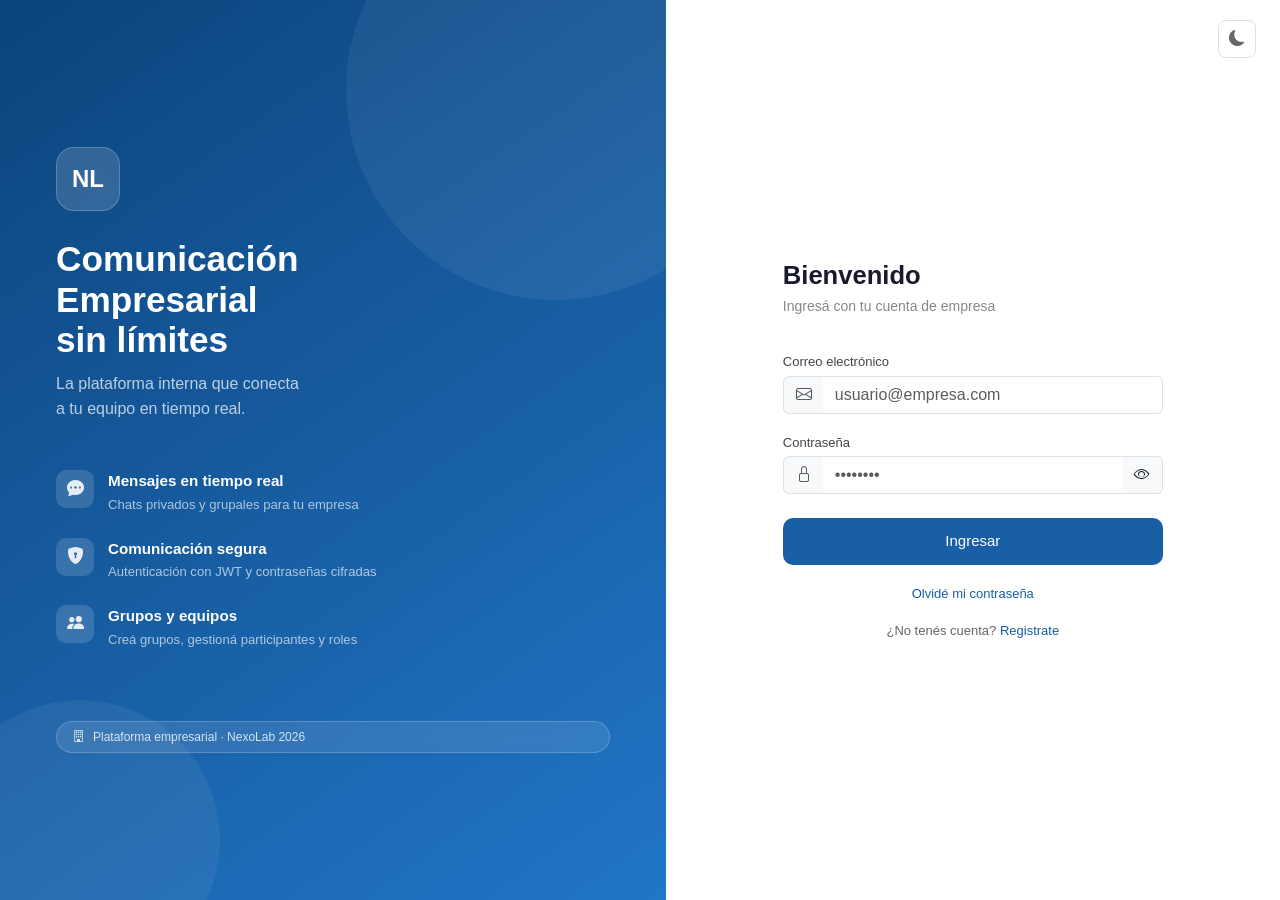
==== commit 1b376cc6: "Update" ====
--- a/admin.html
+++ b/admin.html
@@ -19,8 +19,8 @@
   </div>
   <div class="d-flex align-items-center gap-3">
     <span id="admin-name" class="admin-username"></span>
-    <button class="theme-toggle" id="theme-toggle" title="Modo oscuro"></button>
-    <button class="btn btn-sm admin-exit-btn" onclick="logout()">
+    <button type="button" class="theme-toggle" id="theme-toggle" title="Modo oscuro"></button>
+    <button type="button" class="btn btn-sm admin-exit-btn" onclick="logout()">
       <i class="bi bi-box-arrow-right me-1"></i>Salir
     </button>
   </div>
@@ -34,7 +34,7 @@
       <h5 class="fw-bold mb-1">Panel de Administración</h5>
       <p class="text-muted admin-subtitle mb-0">Gestión de usuarios de NexoLab</p>
     </div>
-    <button class="btn btn-sm btn-outline-secondary" onclick="openPasswordModal()">
+    <button type="button" class="btn btn-sm btn-outline-secondary" onclick="openPasswordModal()">
       <i class="bi bi-key me-1"></i>Cambiar contraseña
     </button>
   </div>
@@ -76,7 +76,7 @@
       <div class="fw-semibold table-title">Usuarios</div>
       <div class="search-wrap">
         <i class="bi bi-search"></i>
-        <input class="search-input" id="search-input" placeholder="Buscar usuario..." oninput="filterTable()"/>
+        <input class="search-input" id="search-input" placeholder="Buscar usuario..." aria-label="Buscar usuario" oninput="filterTable()"/>
       </div>
     </div>
 
@@ -88,12 +88,12 @@
       <table class="table table-hover mb-0 admin-table">
         <thead class="table-thead">
           <tr>
-            <th class="ps-4 table-col-header">Usuario</th>
-            <th class="table-col-header">Cargo</th>
-            <th class="table-col-header">Sector</th>
-            <th class="table-col-header">Estado</th>
-            <th class="table-col-header">Registro</th>
-            <th></th>
+            <th scope="col" class="ps-4 table-col-header">Usuario</th>
+            <th scope="col" class="table-col-header">Cargo</th>
+            <th scope="col" class="table-col-header">Sector</th>
+            <th scope="col" class="table-col-header">Estado</th>
+            <th scope="col" class="table-col-header">Registro</th>
+            <th scope="col" aria-label="Acciones"></th>
           </tr>
         </thead>
         <tbody id="user-table-body"></tbody>
@@ -111,15 +111,15 @@
   <div class="modal-box">
     <div class="d-flex justify-content-between align-items-center mb-4">
       <h6 class="fw-semibold mb-0"><i class="bi bi-key me-2"></i>Cambiar contraseña</h6>
-      <button class="btn btn-sm btn-light" onclick="closePasswordModal()"><i class="bi bi-x-lg"></i></button>
+      <button type="button" class="btn btn-sm btn-light" onclick="closePasswordModal()" aria-label="Cerrar"><i class="bi bi-x-lg"></i></button>
     </div>
     <div id="pwd-alert" class="alert py-2 d-none"></div>
     <div class="mb-3">
-      <label class="form-label">Contraseña actual</label>
+      <label class="form-label" for="pwd-actual">Contraseña actual</label>
       <input type="password" class="form-control" id="pwd-actual" placeholder="••••••••"/>
     </div>
     <div class="mb-3">
-      <label class="form-label">Nueva contraseña</label>
+      <label class="form-label" for="pwd-nueva">Nueva contraseña</label>
       <input type="password" class="form-control" id="pwd-nueva" placeholder="••••••••" oninput="checkPwdReqs()"/>
       <div class="mt-2 d-flex flex-column gap-1">
         <div class="req-item" id="pr-len"><i class="bi bi-circle"></i> Mínimo 8 caracteres</div>
@@ -129,12 +129,12 @@
       </div>
     </div>
     <div class="mb-4">
-      <label class="form-label">Confirmar nueva contraseña</label>
+      <label class="form-label" for="pwd-confirmar">Confirmar nueva contraseña</label>
       <input type="password" class="form-control" id="pwd-confirmar" placeholder="••••••••"/>
     </div>
     <div class="d-flex gap-2 justify-content-end">
-      <button class="btn btn-outline-secondary btn-sm" onclick="closePasswordModal()">Cancelar</button>
-      <button class="btn btn-sm btn-admin-primary" onclick="cambiarPassword()">
+      <button type="button" class="btn btn-outline-secondary btn-sm" onclick="closePasswordModal()">Cancelar</button>
+      <button type="button" class="btn btn-sm btn-admin-primary" onclick="cambiarPassword()">
         <span id="pwd-spinner" class="spinner-border spinner-border-sm me-1 d-none"></span>Guardar
       </button>
     </div>
@@ -146,15 +146,15 @@
   <div class="modal-box modal-box-wide">
     <div class="d-flex justify-content-between align-items-center mb-3">
       <h6 class="fw-semibold mb-0"><i class="bi bi-chat-text me-2"></i>Mensajes de <span id="mensajes-user-name"></span></h6>
-      <button class="btn btn-sm btn-light" onclick="closeMensajesModal()"><i class="bi bi-x-lg"></i></button>
-    </div>
-
-    <div class="d-flex align-items-center gap-2 mb-3 p-3 rounded" style="background:#f8f9fa">
-      <label class="form-label mb-0 fw-medium" style="white-space:nowrap">Últimos</label>
-      <input type="number" class="form-control form-control-sm" id="mensajes-cantidad"
-             value="10" min="1" max="100" style="width:80px"/>
-      <label class="form-label mb-0 fw-medium" style="white-space:nowrap">mensajes</label>
-      <button class="btn btn-sm btn-admin-primary ms-auto" onclick="cargarMensajes()">
+      <button type="button" class="btn btn-sm btn-light" onclick="closeMensajesModal()" aria-label="Cerrar"><i class="bi bi-x-lg"></i></button>
+    </div>
+
+    <div class="d-flex align-items-center gap-2 mb-3 p-3 rounded bg-light">
+      <label class="form-label mb-0 fw-medium text-nowrap" for="mensajes-cantidad">Últimos</label>
+      <input type="number" class="form-control form-control-sm mensajes-cantidad-input" id="mensajes-cantidad"
+             value="10" min="1" max="100" aria-label="Cantidad de mensajes"/>
+      <span class="fw-medium text-nowrap mensajes-label-text">mensajes</span>
+      <button type="button" class="btn btn-sm btn-admin-primary ms-auto" onclick="cargarMensajes()">
         <span id="mensajes-spinner" class="spinner-border spinner-border-sm me-1 d-none"></span>
         <i class="bi bi-arrow-clockwise me-1"></i>Cargar
       </button>
@@ -166,7 +166,7 @@
     <div id="mensajes-empty" class="text-center py-4 text-muted d-none admin-subtitle">
       <i class="bi bi-chat-slash fs-3 d-block mb-2"></i>Este usuario no tiene mensajes enviados
     </div>
-    <div id="mensajes-list" class="d-flex flex-column gap-2" style="max-height:400px;overflow-y:auto"></div>
+    <div id="mensajes-list" class="d-flex flex-column gap-2 mensajes-list-scroll"></div>
   </div>
 </div>
 
@@ -175,15 +175,15 @@
   <div class="modal-box">
     <div class="d-flex justify-content-between align-items-center mb-3">
       <h6 class="fw-semibold mb-0">Editar usuario</h6>
-      <button class="btn btn-sm btn-light" onclick="closeEditModal()"><i class="bi bi-x-lg"></i></button>
+      <button type="button" class="btn btn-sm btn-light" onclick="closeEditModal()" aria-label="Cerrar"><i class="bi bi-x-lg"></i></button>
     </div>
     <div id="edit-alert" class="alert alert-danger py-2 d-none"></div>
     <div class="mb-3">
-      <label class="form-label">Cargo</label>
+      <label class="form-label" for="edit-cargo">Cargo</label>
       <input type="text" class="form-control" id="edit-cargo" placeholder="Ej: Desarrollador"/>
     </div>
     <div class="mb-4">
-      <label class="form-label">Sector</label>
+      <label class="form-label" for="edit-sector">Sector</label>
       <select class="form-select" id="edit-sector">
         <option value="SIN_ASIGNAR">Sin asignar</option>
         <option value="SISTEMAS">Sistemas</option>
@@ -193,8 +193,8 @@
       </select>
     </div>
     <div class="d-flex gap-2 justify-content-end">
-      <button class="btn btn-outline-secondary btn-sm" onclick="closeEditModal()">Cancelar</button>
-      <button class="btn btn-sm btn-admin-primary" onclick="saveUser()">
+      <button type="button" class="btn btn-outline-secondary btn-sm" onclick="closeEditModal()">Cancelar</button>
+      <button type="button" class="btn btn-sm btn-admin-primary" onclick="saveUser()">
         <span id="save-spinner" class="spinner-border spinner-border-sm me-1 d-none"></span>Guardar
       </button>
     </div>
@@ -285,10 +285,10 @@
         <td class="td-mid date-cell">${fecha}</td>
         <td class="td-actions">
           <div class="d-flex gap-1 justify-content-end">
-            <button class="btn btn-sm btn-light btn-edit" onclick="openEditModal(${u.idUsuario})">
+            <button type="button" class="btn btn-sm btn-light btn-edit" onclick="openEditModal(${u.idUsuario})">
               <i class="bi bi-pencil me-1"></i>Editar
             </button>
-            <button class="btn btn-sm btn-light btn-edit" onclick="openMensajesModal(${u.idUsuario})">
+            <button type="button" class="btn btn-sm btn-light btn-edit" onclick="openMensajesModal(${u.idUsuario})">
               <i class="bi bi-chat-text me-1"></i>Mensajes
             </button>
           </div>
@@ -513,7 +513,6 @@
   }
 }
 
-// ── Logout ─────────────────────────────────────────────────
 function logout() {
   localStorage.removeItem('jwt_token');
   localStorage.removeItem('current_user');
--- a/styles.css
+++ b/styles.css
@@ -170,25 +170,35 @@
 }
 
 /* Tarjetas */
+/* Estilos compartidos */
 .conv-card,
 .section-card {
   background: #fff;
-  border-radius: 12px;
-  padding: 14px 16px;
-  border: 0.5px solid #e8e8e8;
-  text-decoration: none;
+  border-radius: 14px;
+  border: 1px solid #e8e8e8;
   color: inherit;
   transition: box-shadow .15s, transform .1s;
 }
 
+/* Tarjeta de conversación — flex horizontal */
+.conv-card {
+  padding: 16px 18px;
+  text-decoration: none;
+  display: flex;
+  align-items: center;
+  gap: 14px;
+  min-width: 0;
+}
 .conv-card:hover {
   box-shadow: 0 4px 16px rgba(24, 95, 165, .1);
   transform: translateY(-1px);
 }
 
+/* Tarjeta de sección (perfil) — columna vertical */
 .section-card {
   overflow: hidden;
   margin-bottom: 12px;
+  padding: 0;
 }
 
 .section-label {
@@ -336,6 +346,9 @@
 .btn-admin-primary        { background: var(--primary); color: #fff; border: none; }
 .btn-admin-primary:hover  { background: var(--primary-dark); color: #fff; }
 .modal-box-wide           { max-width: 620px; }
+.mensajes-cantidad-input  { width: 80px; }
+.mensajes-list-scroll     { max-height: 400px; overflow-y: auto; }
+.mensajes-label-text      { font-size: 14px; }
 
 /* Tarjetas de mensajes en panel admin */
 .msg-admin-card {
@@ -364,9 +377,6 @@
 
 /* FAB */
 .fab {
-  position: fixed;
-  bottom: 28px;
-  right: 28px;
   width: 52px;
   height: 52px;
   border-radius: 50%;
@@ -380,6 +390,7 @@
   box-shadow: 0 4px 16px rgba(24, 95, 165, .35);
   cursor: pointer;
   transition: background .2s, transform .1s;
+  flex-shrink: 0;
 }
 
 .fab:hover {
@@ -388,12 +399,24 @@
 }
 
 /* ── Chat ────────────────────────────────────────────────── */
-.chat-navbar { background: var(--primary); padding: 10px 16px; display: flex; align-items: center; gap: 12px; flex-shrink: 0; }
+.chat-navbar { background: var(--primary); padding: 10px 16px; display: flex; align-items: center; gap: 12px; flex-shrink: 0; position: relative; }
 .back-btn { color: var(--primary-light); font-size: 20px; text-decoration: none; }
 .back-btn:hover { color: #fff; }
 .chat-avatar { width: 38px; height: 38px; border-radius: 50%; background: var(--primary-dark); color: var(--primary-light); display: flex; align-items: center; justify-content: center; font-size: 13px; font-weight: 600; flex-shrink: 0; }
 .chat-title { color: #fff; font-size: 15px; font-weight: 600; line-height: 1.2; }
 .chat-sub   { color: var(--primary-light); font-size: 11px; }
+
+.nav-status-dot {
+  width: 7px;
+  height: 7px;
+  border-radius: 50%;
+  display: inline-block;
+  flex-shrink: 0;
+}
+.nav-status-dot.disponible  { background: #22C55E; }
+.nav-status-dot.ocupado     { background: #F59E0B; }
+.nav-status-dot.en_reunion  { background: #EF4444; }
+.nav-status-dot.desconectado{ background: #9CA3AF; }
 
 .messages-area { flex: 1; overflow-y: auto; padding: 16px; display: flex; flex-direction: column; gap: 4px; }
 .messages-area::-webkit-scrollbar { width: 4px; }
@@ -426,6 +449,37 @@
 .attachment-bubble { display: flex; align-items: center; gap: 10px; background: rgba(255,255,255,.15); border-radius: 8px; padding: 8px 10px; margin-top: 6px; }
 .attachment-bubble.in { background: #F0F4F9; }
 .file-icon { width: 34px; height: 34px; border-radius: 7px; display: flex; align-items: center; justify-content: center; font-size: 16px; }
+
+/* Layout flex para adjunto */
+.attachment-bubble {
+    display: flex;
+    align-items: center;
+    gap: 8px;
+}
+
+/* Vista previa de archivo antes de enviar */
+.file-preview {
+  margin-top: 8px;
+  padding: 8px 12px;
+  background: var(--input-bg, #f5f5f5);
+  border-radius: 6px;
+  border-left: 3px solid var(--primary);
+  display: flex;
+  align-items: center;
+  gap: 10px;
+  font-size: 13px;
+  animation: slideIn 0.2s ease;
+}
+
+.file-preview i {
+  color: var(--primary);
+  font-size: 18px;
+}
+
+.file-preview span {
+  flex: 1;
+  word-break: break-all;
+}
 
 .input-bar  { background: #fff; border-top: 1px solid #e0e0e0; padding: 10px 12px; display: flex; align-items: center; gap: 8px; flex-shrink: 0; }
 .msg-input  { flex: 1; border: 1px solid #ddd; border-radius: 24px; padding: 9px 16px; font-size: 14px; outline: none; resize: none; max-height: 100px; }
@@ -494,6 +548,201 @@
 }
 .emoji-btn:hover { background: #f0f4f9; }
 
+/* ── Conversations ──────────────────────────────────────── */
+.navbar-brand { color: #fff !important; font-weight: 600; font-size: 17px; }
+
+.user-initials {
+  width: 34px; height: 34px; border-radius: 50%;
+  background: var(--primary-dark);
+  color: var(--primary-light);
+  display: flex; align-items: center; justify-content: center;
+  font-size: 12px; font-weight: 600;
+}
+
+.main-layout {
+  max-width: 720px;
+  width: 100%;
+  margin: 32px auto;
+  padding: 0 20px;
+}
+
+/* Search box */
+.search-box .input-group { border-radius: 12px; overflow: hidden; box-shadow: 0 2px 8px rgba(0,0,0,.06); }
+.search-box .input-group-text { background: #fff; border-color: #e0e0e0; padding: 0 14px; font-size: 18px; }
+.search-box .form-control {
+  border-color: #e0e0e0;
+  padding: 12px 16px;
+  font-size: 15px;
+  height: 48px;
+}
+.search-box .form-control:focus {
+  border-color: var(--primary);
+  box-shadow: 0 0 0 3px rgba(24,95,165,.12);
+}
+
+.nav-tabs { border-bottom: 1px solid #e0e0e0; margin-top: 4px; }
+.nav-tabs .nav-link { color: #888; border: none; border-bottom: 2px solid transparent; font-size: 14px; padding: 10px 20px; }
+.nav-tabs .nav-link.active { color: var(--primary); border-bottom-color: var(--primary); font-weight: 600; background: none; }
+
+.conv-name    { font-size: 15px; font-weight: 600; color: #1a1a2e; }
+.conv-preview { font-size: 13px; color: #888; white-space: nowrap; overflow: hidden; text-overflow: ellipsis; min-width: 0; flex: 1; }
+.conv-time    { font-size: 11px; color: #aaa; white-space: nowrap; }
+
+/* Responsive */
+@media (max-width: 768px) {
+  .main-layout { margin: 16px auto; padding: 0 12px; }
+  .search-box .form-control { font-size: 14px; height: 44px; }
+  .nav-tabs .nav-link { font-size: 13px; padding: 8px 14px; }
+}
+
+@media (max-width: 480px) {
+  .main-layout { margin: 8px auto; padding: 0 8px; }
+}
+
+/* ── Chat page layout ───────────────────────────────────── */
+body.chat-page { height: 100vh; display: flex; flex-direction: column; overflow: hidden; }
+
+/* ── Login page layout ──────────────────────────────────── */
+body.login-page { min-height: 100vh; display: flex; margin: 0; padding: 0; }
+
+/* ── Login split screen ─────────────────────────────────── */
+.login-left {
+  flex: 0 0 52%;
+  background: linear-gradient(145deg, #0C447C 0%, #185FA5 55%, #2176C7 100%);
+  display: flex;
+  flex-direction: column;
+  justify-content: center;
+  padding: 60px 56px;
+  position: relative;
+  overflow: hidden;
+}
+
+.login-left::before,
+.login-left::after {
+  content: '';
+  position: absolute;
+  border-radius: 50%;
+  background: rgba(255,255,255,.06);
+}
+.login-left::before { width: 420px; height: 420px; top: -120px; right: -100px; }
+.login-left::after  { width: 280px; height: 280px; bottom: -80px; left: -60px; }
+
+.brand-logo {
+  width: 64px; height: 64px;
+  background: rgba(255,255,255,.15);
+  border-radius: 18px;
+  display: flex; align-items: center; justify-content: center;
+  font-size: 24px; font-weight: 800; color: #fff;
+  margin-bottom: 28px;
+  -webkit-backdrop-filter: blur(8px);
+  backdrop-filter: blur(8px);
+  border: 1px solid rgba(255,255,255,.2);
+}
+
+.brand-title {
+  font-size: 2.2rem;
+  font-weight: 800;
+  color: #fff;
+  margin-bottom: 10px;
+  line-height: 1.15;
+}
+
+.brand-subtitle {
+  font-size: 1rem;
+  color: rgba(255,255,255,.72);
+  margin-bottom: 48px;
+  line-height: 1.6;
+}
+
+.feature-list { list-style: none; padding: 0; margin: 0; }
+.feature-list li {
+  display: flex;
+  align-items: flex-start;
+  gap: 14px;
+  margin-bottom: 22px;
+  color: rgba(255,255,255,.88);
+  font-size: 0.95rem;
+}
+
+.feature-icon {
+  width: 38px; height: 38px;
+  background: rgba(255,255,255,.15);
+  border-radius: 10px;
+  display: flex; align-items: center; justify-content: center;
+  font-size: 17px;
+  flex-shrink: 0;
+  -webkit-backdrop-filter: blur(4px);
+  backdrop-filter: blur(4px);
+}
+
+.feature-text strong { display: block; font-weight: 600; color: #fff; }
+.feature-text span   { font-size: 0.82rem; color: rgba(255,255,255,.65); }
+
+.brand-badge {
+  margin-top: 48px;
+  display: inline-flex;
+  align-items: center;
+  gap: 8px;
+  background: rgba(255,255,255,.1);
+  border: 1px solid rgba(255,255,255,.2);
+  border-radius: 20px;
+  padding: 6px 16px;
+  color: rgba(255,255,255,.8);
+  font-size: 12px;
+  -webkit-backdrop-filter: blur(4px);
+  backdrop-filter: blur(4px);
+}
+
+.login-right {
+  flex: 1;
+  display: flex;
+  align-items: center;
+  justify-content: center;
+  padding: 40px 32px;
+  background: #fff;
+}
+
+body.dark .login-right { background: #0F172A; }
+
+.login-form-wrap { width: 100%; max-width: 380px; }
+
+.login-form-wrap h2 {
+  font-size: 1.6rem;
+  font-weight: 700;
+  color: #1a1a2e;
+  margin-bottom: 6px;
+}
+body.dark .login-form-wrap h2 { color: #E2E8F0; }
+
+.login-form-wrap .sub {
+  font-size: 14px;
+  color: #888;
+  margin-bottom: 32px;
+}
+body.dark .login-form-wrap .sub { color: #94A3B8; }
+
+.theme-toggle-right {
+  position: absolute;
+  top: 20px;
+  right: 24px;
+  background: none;
+  border: 1px solid #e0e0e0;
+  color: #666;
+  font-size: 16px;
+  cursor: pointer;
+  padding: 6px 10px;
+  border-radius: 8px;
+  transition: background .15s;
+}
+body.dark .theme-toggle-right { border-color: #334155; color: #94A3B8; }
+.theme-toggle-right:hover { background: #f0f4f9; }
+body.dark .theme-toggle-right:hover { background: #1E293B; }
+
+@media (max-width: 768px) {
+  .login-left  { display: none; }
+  .login-right { padding: 40px 24px; }
+}
+
 /* ── Dark mode ───────────────────────────────────────────── */
 body.dark {
   background: #0F172A;
@@ -575,12 +824,23 @@
 body.dark .modal-overlay { background: rgba(0,0,0,.65); }
 
 body.dark .profile-row {
-  border-color: #334155;
+  border-color: #2D3F55;
   color: #E2E8F0;
 }
 body.dark .profile-row:hover { background: #0F172A; }
 
-body.dark .section-label { color: #64748B; }
+body.dark .section-label { color: #94A3B8; font-weight: 600; }
+
+/* Profile dark mode fixes */
+body.dark .section-card {
+  background: #162032 !important;
+  border-color: #2D3F55 !important;
+}
+body.dark .row-label       { color: #E2E8F0 !important; }
+body.dark .row-value       { color: #64748B !important; }
+body.dark .row-icon        { background: rgba(255,255,255,.07) !important; color: #94A3B8 !important; }
+body.dark .row-danger .row-icon  { background: rgba(220,53,69,.15) !important; color: #f87171 !important; }
+body.dark .row-danger .row-label { color: #f87171 !important; }
 
 body.dark .table         { color: #E2E8F0; }
 body.dark .table-thead   { background: #0F172A; }
@@ -642,6 +902,94 @@
 }
 .theme-toggle:hover { background: rgba(255,255,255,.12); color: #fff; }
 
+/* ── Typing indicator ───────────────────────────────────── */
+.typing-indicator {
+  min-height: 20px;
+  padding: 0 16px 4px;
+  font-size: 12px;
+  color: #888;
+  font-style: italic;
+  flex-shrink: 0;
+}
+body.dark .typing-indicator { color: #94A3B8; }
+
+/* ── Reacciones ─────────────────────────────────────────── */
+.msg-bubble-row {
+  display: flex;
+  align-items: flex-end;
+  gap: 4px;
+}
+.msg-wrap.out .msg-bubble-row { flex-direction: row-reverse; }
+
+.reaction-trigger {
+  opacity: 0;
+  background: none;
+  border: none;
+  font-size: 15px;
+  cursor: pointer;
+  padding: 2px 4px;
+  border-radius: 50%;
+  transition: opacity .15s, background .1s;
+  flex-shrink: 0;
+}
+.msg-wrap:hover .reaction-trigger { opacity: 1; }
+.reaction-trigger:hover { background: rgba(0,0,0,.07); }
+body.dark .reaction-trigger:hover { background: rgba(255,255,255,.1); }
+
+.msg-reactions {
+  display: flex;
+  flex-wrap: wrap;
+  gap: 4px;
+  margin-top: 3px;
+  padding: 0 6px;
+}
+.msg-wrap.out .msg-reactions { justify-content: flex-end; }
+
+.reaction-pill {
+  background: #f0f4f9;
+  border: 1.5px solid #e0e8f0;
+  border-radius: 12px;
+  padding: 1px 8px;
+  font-size: 13px;
+  cursor: pointer;
+  transition: background .1s, border-color .1s;
+  line-height: 1.6;
+}
+.reaction-pill.mine  { background: #E6F1FB; border-color: var(--primary); }
+.reaction-pill:hover { background: #dde8f5; }
+body.dark .reaction-pill      { background: #1E293B; border-color: #334155; color: #E2E8F0; }
+body.dark .reaction-pill.mine { background: #1a3a5c; border-color: var(--primary); }
+
+.reaction-picker {
+  position: fixed;
+  background: #fff;
+  border-radius: 28px;
+  box-shadow: 0 4px 20px rgba(0,0,0,.18);
+  display: flex;
+  gap: 2px;
+  padding: 6px 10px;
+  z-index: 500;
+  animation: fadeInUp .12s ease;
+}
+.reaction-picker button {
+  background: none;
+  border: none;
+  font-size: 22px;
+  cursor: pointer;
+  padding: 4px 5px;
+  border-radius: 8px;
+  transition: background .1s, transform .12s;
+  line-height: 1;
+}
+.reaction-picker button:hover { background: #f0f0f0; transform: scale(1.25); }
+body.dark .reaction-picker { background: #1E293B; box-shadow: 0 4px 20px rgba(0,0,0,.5); }
+body.dark .reaction-picker button:hover { background: #0F172A; }
+
+@keyframes fadeInUp {
+  from { opacity: 0; transform: translateY(6px); }
+  to   { opacity: 1; transform: translateY(0); }
+}
+
 /* ── Skeleton loading ────────────────────────────────────── */
 @keyframes skeleton-shimmer {
   0%   { background-position: -600px 0; }
@@ -945,4 +1293,719 @@
   background: #E6F1FB;
   color: #0C447C;
   margin-left: auto;
-}+}
+.btn-kick {
+  color: #dc3545;
+  padding: 2px 6px;
+  background: none;
+  border: none;
+}
+.btn-kick:hover { color: #a71d2a; }
+.chat-search-toggle-btn { color: var(--primary-light) !important; }
+
+/* Vista previa de archivos - Contenedor (arriba del input) */
+.files-preview-container {
+  display: flex;
+  flex-wrap: wrap;
+  gap: 8px;
+  padding: 8px 12px 8px 0;
+  margin-bottom: 8px;
+  max-height: 120px;
+  overflow-y: auto;
+}
+
+.files-preview-container::-webkit-scrollbar {
+  width: 4px;
+}
+
+.files-preview-container::-webkit-scrollbar-thumb {
+  background: #ccc;
+  border-radius: 4px;
+}
+
+/* Ítems de vista previa individual */
+.file-preview-item {
+  display: flex;
+  align-items: center;
+  gap: 6px;
+  background: #E6F1FB;
+  border-radius: 16px;
+  padding: 6px 10px;
+  font-size: 12px;
+  color: var(--primary);
+  font-weight: 500;
+  animation: slideIn 0.2s ease;
+  flex-shrink: 0;
+}
+
+.file-preview-item i {
+  color: var(--primary);
+  font-size: 14px;
+}
+
+.file-preview-item button {
+  background: none;
+  border: none;
+  color: var(--primary);
+  cursor: pointer;
+  padding: 0;
+  margin-left: 4px;
+  opacity: 0.6;
+  transition: opacity 0.2s;
+}
+
+.file-preview-item button:hover {
+  opacity: 1;
+}
+
+/* Vista previa de adjunto (ANTIGUO - mantener por compatibilidad) */
+.file-preview {
+    margin-top: 8px;
+    padding: 8px 12px;
+    background: var(--input-bg, #f5f5f5);
+    border-radius: 6px;
+    border-left: 3px solid var(--primary);
+    display: flex;
+    align-items: center;
+    gap: 10px;
+    font-size: 13px;
+    animation: slideIn 0.2s ease;
+}
+
+.file-preview i {
+  color: var(--primary);
+  font-size: 18px;
+}
+
+.file-preview span {
+  flex: 1;
+  word-break: break-all;
+}
+
+/* Botón de descarga en adjunto */
+.attachment-bubble a {
+    opacity: 0.7;
+    transition: opacity 0.2s;
+}
+
+.attachment-bubble a:hover {
+    opacity: 1;
+}
+
+/* ── Preview de imágenes inline ─────────────────────────── */
+.attachment-img-wrap {
+  margin-top: 6px;
+  border-radius: 10px;
+  overflow: hidden;
+  max-width: 260px;
+}
+.attachment-img {
+  display: block;
+  width: 100%;
+  max-width: 260px;
+  max-height: 200px;
+  object-fit: cover;
+  border-radius: 10px;
+  cursor: pointer;
+  transition: opacity .15s;
+}
+.attachment-img:hover { opacity: .88; }
+.attachment-img-error {
+  display: flex;
+  flex-direction: column;
+  align-items: center;
+  gap: 4px;
+  padding: 12px;
+  font-size: 12px;
+  color: #aaa;
+}
+body.dark .attachment-img-wrap { background: #1E293B; }
+
+/* ── Reply ───────────────────────────────────────────────── */
+.reply-bar {
+  display: flex;
+  align-items: center;
+  gap: 8px;
+  padding: 6px 14px;
+  background: rgba(24,95,165,.08);
+  border-left: 3px solid var(--primary);
+  font-size: 13px;
+  color: var(--primary);
+}
+body.dark .reply-bar {
+  background: rgba(181,212,244,.08);
+  border-left-color: var(--primary-light);
+  color: var(--primary-light);
+}
+.reply-bar-content {
+  flex: 1;
+  white-space: nowrap;
+  overflow: hidden;
+  text-overflow: ellipsis;
+}
+.reply-bar-close {
+  background: none;
+  border: none;
+  color: inherit;
+  opacity: .6;
+  cursor: pointer;
+  padding: 0 2px;
+  font-size: 13px;
+  flex-shrink: 0;
+}
+.reply-bar-close:hover { opacity: 1; }
+
+.reply-quote {
+  background: rgba(0,0,0,.07);
+  border-left: 3px solid rgba(255,255,255,.55);
+  padding: 4px 8px;
+  border-radius: 4px;
+  font-size: 12px;
+  margin-bottom: 5px;
+  white-space: nowrap;
+  overflow: hidden;
+  text-overflow: ellipsis;
+  max-width: 260px;
+  opacity: .85;
+}
+.bubble.in .reply-quote {
+  border-left-color: var(--primary);
+  background: rgba(24,95,165,.1);
+}
+body.dark .bubble.out .reply-quote { background: rgba(255,255,255,.12); }
+body.dark .bubble.in  .reply-quote { background: rgba(181,212,244,.12); border-left-color: var(--primary-light); }
+
+.reply-btn {
+  background: none;
+  border: none;
+  color: rgba(0,0,0,.35);
+  font-size: 14px;
+  cursor: pointer;
+  padding: 3px 5px;
+  border-radius: 50%;
+  opacity: 0;
+  transition: opacity .15s, background .15s;
+  align-self: center;
+  flex-shrink: 0;
+}
+.msg-bubble-row:hover .reply-btn { opacity: 1; }
+.reply-btn:hover { background: rgba(0,0,0,.08); color: var(--primary); }
+body.dark .reply-btn { color: rgba(255,255,255,.4); }
+body.dark .reply-btn:hover { background: rgba(255,255,255,.08); color: var(--primary-light); }
+
+/* ── Toast notifications ─────────────────────────────────── */
+.toast-container {
+  position: fixed;
+  bottom: 90px;
+  left: 50%;
+  transform: translateX(-50%);
+  z-index: 9999;
+  display: flex;
+  flex-direction: column;
+  align-items: center;
+  gap: 8px;
+  pointer-events: none;
+}
+.toast-msg {
+  background: #1E293B;
+  color: #fff;
+  padding: 10px 20px;
+  border-radius: 24px;
+  font-size: 13px;
+  font-weight: 500;
+  white-space: nowrap;
+  max-width: 320px;
+  overflow: hidden;
+  text-overflow: ellipsis;
+  box-shadow: 0 4px 16px rgba(0,0,0,.25);
+  animation: toastIn .22s ease, toastOut .3s ease 2.5s forwards;
+  pointer-events: auto;
+}
+.toast-msg.success { background: #16a34a; }
+.toast-msg.error   { background: #dc2626; }
+.toast-msg.warn    { background: #d97706; }
+@keyframes toastIn  { from { opacity:0; transform:translateY(14px); } to { opacity:1; transform:translateY(0); } }
+@keyframes toastOut { from { opacity:1; } to   { opacity:0; transform:translateY(-8px); } }
+
+/* ── Footer compartido ───────────────────────────────────── */
+body.conv-page {
+  display: flex;
+  flex-direction: column;
+  min-height: 100vh;
+}
+body.conv-page .main-layout {
+  flex: 1;
+}
+
+.page-footer {
+  font-size: 12px;
+  background: #fff;
+  border-top: 1px solid #e0e0e0;
+}
+body.dark .page-footer { background: #0F172A; border-top-color: #1E293B; }
+.page-footer a { color: var(--primary); text-decoration: none; }
+
+/* ── Confirm modal ───────────────────────────────────────── */
+.confirm-box {
+  max-width: 340px;
+  text-align: center;
+}
+.confirm-box p {
+  font-size: 14px;
+  margin-bottom: 20px;
+  color: var(--text, #1e293b);
+  line-height: 1.5;
+}
+body.dark .confirm-box p { color: #E2E8F0; }
+
+/* ════════════════════════════════════════════════════════
+   LANDING PAGE  (index.html)
+   ════════════════════════════════════════════════════════ */
+body.land-page { overflow-x: hidden; }
+
+/* ── Navbar ─────────────────────────────────────── */
+.land-nav {
+  position: fixed; top: 0; left: 0; right: 0; z-index: 100;
+  display: flex; align-items: center; padding: 14px 6%;
+  background: rgba(240,244,249,.88); -webkit-backdrop-filter: blur(14px); backdrop-filter: blur(14px);
+  border-bottom: 1px solid rgba(24,95,165,.1);
+}
+.land-nav .brand {
+  display: flex; align-items: center; gap: 10px;
+  font-weight: 700; font-size: 18px; color: var(--primary); text-decoration: none;
+}
+.land-nav .brand-badge {
+  width: 34px; height: 34px; background: var(--primary); border-radius: 9px;
+  display: flex; align-items: center; justify-content: center;
+  color: #fff; font-size: 13px; font-weight: 700;
+}
+.land-nav .nav-links { margin-left: auto; display: flex; align-items: center; gap: 10px; }
+.btn-nav-login {
+  padding: 7px 18px; border-radius: 50px; border: 1.5px solid var(--primary);
+  color: var(--primary); background: transparent; font-weight: 600; font-size: 14px;
+  cursor: pointer; text-decoration: none; transition: all .2s;
+}
+.btn-nav-login:hover { background: var(--primary); color: #fff; }
+.btn-nav-reg {
+  padding: 7px 18px; border-radius: 50px; background: var(--primary);
+  color: #fff; font-weight: 600; font-size: 14px;
+  cursor: pointer; text-decoration: none; border: none; transition: all .2s;
+}
+.btn-nav-reg:hover { background: var(--primary-dark); color: #fff; }
+
+/* ── Hero ───────────────────────────────────────── */
+.land-hero {
+  min-height: 100vh; display: grid;
+  grid-template-columns: 1fr 1fr;
+  align-items: center; gap: 60px;
+  padding: 110px 6% 70px;
+}
+.hero-badge {
+  display: inline-flex; align-items: center; gap: 6px;
+  background: rgba(24,95,165,.1); color: var(--primary);
+  padding: 5px 14px; border-radius: 50px; font-size: 12px; font-weight: 600;
+  margin-bottom: 20px; letter-spacing: .3px;
+}
+.hero-title {
+  font-size: clamp(2rem, 4vw, 3rem); font-weight: 800;
+  color: #0F172A; line-height: 1.15; margin-bottom: 18px;
+}
+.hero-title span { color: var(--primary); }
+.hero-sub {
+  font-size: 16px; color: #475569; line-height: 1.7;
+  margin-bottom: 36px; max-width: 460px;
+}
+.hero-ctas { display: flex; gap: 12px; flex-wrap: wrap; margin-bottom: 44px; }
+.btn-hero-primary {
+  padding: 13px 28px; border-radius: 50px; background: var(--primary);
+  color: #fff; font-weight: 700; font-size: 15px; text-decoration: none;
+  border: none; transition: all .22s; box-shadow: 0 4px 16px rgba(24,95,165,.3);
+}
+.btn-hero-primary:hover { background: var(--primary-dark); transform: translateY(-2px); color: #fff; box-shadow: 0 6px 20px rgba(24,95,165,.4); }
+.btn-hero-secondary {
+  padding: 13px 28px; border-radius: 50px; background: #fff;
+  color: var(--primary); font-weight: 700; font-size: 15px; text-decoration: none;
+  border: 1.5px solid var(--primary); transition: all .22s;
+}
+.btn-hero-secondary:hover { background: #EFF5FF; transform: translateY(-2px); color: var(--primary); }
+.hero-stats { display: flex; gap: 32px; }
+.hero-stat strong { display: block; font-size: 22px; font-weight: 800; color: var(--primary); }
+.hero-stat span { font-size: 12px; color: #94A3B8; }
+
+/* ── Chat mockup ─────────────────────────────────── */
+.mockup-wrap {
+  display: flex; justify-content: center; align-items: center;
+  animation: floatY 4s ease-in-out infinite;
+}
+@keyframes floatY {
+  0%,100% { transform: translateY(0); }
+  50%      { transform: translateY(-12px); }
+}
+.chat-mockup {
+  background: #fff; border-radius: 22px;
+  box-shadow: 0 24px 60px rgba(24,95,165,.18), 0 4px 16px rgba(0,0,0,.06);
+  overflow: hidden; width: 340px;
+}
+.mockup-header {
+  background: var(--primary); padding: 14px 16px;
+  display: flex; align-items: center; gap: 10px;
+}
+.mockup-avatar {
+  width: 36px; height: 36px; border-radius: 50%;
+  background: rgba(255,255,255,.25); display: flex;
+  align-items: center; justify-content: center;
+  font-size: 13px; font-weight: 700; color: #fff; flex-shrink: 0;
+}
+.mockup-header-info { flex: 1; }
+.mockup-header-name { color: #fff; font-size: 14px; font-weight: 600; }
+.mockup-header-sub  { color: rgba(255,255,255,.7); font-size: 11px; }
+.mockup-msgs { padding: 14px 12px; min-height: 280px; background: #F7FAFF; display: flex; flex-direction: column; gap: 8px; }
+.mock-msg { display: flex; flex-direction: column; max-width: 78%; opacity: 0; }
+.mock-msg.out { align-self: flex-end; align-items: flex-end; }
+.mock-msg.in  { align-self: flex-start; align-items: flex-start; }
+.mock-bubble-txt {
+  padding: 9px 13px; border-radius: 16px; font-size: 13px; line-height: 1.45;
+  box-shadow: 0 1px 3px rgba(0,0,0,.06);
+}
+.mock-msg.out .mock-bubble-txt { background: var(--primary); color: #fff; border-bottom-right-radius: 4px; }
+.mock-msg.in  .mock-bubble-txt { background: #fff; color: #1e293b; border-bottom-left-radius: 4px; }
+.mock-time { font-size: 10px; color: #94A3B8; margin-top: 3px; }
+.mock-typing {
+  align-self: flex-start; opacity: 0;
+  display: flex; gap: 4px; align-items: center;
+  background: #fff; padding: 10px 14px; border-radius: 16px; border-bottom-left-radius: 4px;
+}
+.mock-typing span {
+  width: 6px; height: 6px; border-radius: 50%; background: #94A3B8;
+  animation: typingDot 1.2s infinite;
+}
+.mock-typing span:nth-child(2) { animation-delay: .2s; }
+.mock-typing span:nth-child(3) { animation-delay: .4s; }
+@keyframes typingDot { 0%,80%,100% { transform:scale(.7); opacity:.4; } 40% { transform:scale(1); opacity:1; } }
+.mockup-input-bar {
+  display: flex; align-items: center; gap: 8px; padding: 10px 14px;
+  border-top: 1px solid #e9ecef; background: #fff;
+}
+.mockup-input {
+  flex: 1; background: #F0F4F9; border-radius: 50px; padding: 8px 14px;
+  font-size: 13px; color: #94A3B8;
+}
+.mockup-send {
+  width: 32px; height: 32px; border-radius: 50%; background: var(--primary);
+  display: flex; align-items: center; justify-content: center; color: #fff; font-size: 13px;
+}
+@keyframes msgIn { from { opacity:0; transform:translateY(8px); } to { opacity:1; transform:translateY(0); } }
+
+/* ── Features ─────────────────────────────────────── */
+.land-features { padding: 80px 6%; background: #fff; }
+.features-grid { display: grid; grid-template-columns: repeat(3,1fr); gap: 24px; margin-top: 48px; }
+.feat-card {
+  background: #F7FAFF; border-radius: 18px; padding: 28px 24px;
+  border: 1px solid rgba(24,95,165,.07); transition: all .22s;
+}
+.feat-card:hover { transform: translateY(-4px); box-shadow: 0 8px 24px rgba(24,95,165,.1); }
+.feat-icon {
+  width: 48px; height: 48px; border-radius: 14px; background: rgba(24,95,165,.1);
+  display: flex; align-items: center; justify-content: center;
+  font-size: 22px; color: var(--primary); margin-bottom: 16px;
+}
+.feat-title { font-size: 16px; font-weight: 700; color: #0F172A; margin-bottom: 8px; }
+.feat-desc  { font-size: 13px; color: #64748B; line-height: 1.6; }
+
+/* ── Descarga móvil ──────────────────────────────── */
+.land-mobile {
+  padding: 80px 6%; background: #F7FAFF; text-align: center;
+}
+.hero-badge--center { justify-content: center; }
+.mobile-title {
+  font-size: 1.9rem; font-weight: 800; color: #0F172A; margin: 12px 0 8px;
+}
+.mobile-sub {
+  font-size: 15px; color: #64748B; line-height: 1.7;
+  max-width: 520px; margin: 0 auto 36px;
+}
+.mobile-card {
+  display: inline-flex; align-items: center; gap: 0;
+  background: #fff; border-radius: 24px;
+  box-shadow: 0 8px 32px rgba(24,95,165,.10);
+  border: 1px solid rgba(24,95,165,.08);
+  overflow: hidden;
+}
+.mobile-qr-wrap {
+  padding: 36px 40px; text-align: center;
+}
+.qr-img {
+  width: 160px; height: 160px; object-fit: contain; display: block;
+}
+.qr-label {
+  margin-top: 12px; font-size: 13px; color: #64748B; font-weight: 600;
+}
+.mobile-divider {
+  width: 1px; align-self: stretch; background: rgba(24,95,165,.1); flex-shrink: 0;
+}
+.mobile-steps {
+  padding: 36px 40px; display: flex; flex-direction: column;
+  gap: 20px; text-align: left;
+}
+.mobile-step {
+  display: flex; align-items: center; gap: 14px;
+  font-size: 14px; color: #334155; font-weight: 500;
+}
+.mobile-step span {
+  width: 30px; height: 30px; border-radius: 50%; flex-shrink: 0;
+  background: var(--primary); color: #fff;
+  display: flex; align-items: center; justify-content: center;
+  font-size: 13px; font-weight: 700;
+}
+
+/* ── CTA ─────────────────────────────────────────── */
+.land-cta {
+  padding: 80px 6%; text-align: center;
+  background: linear-gradient(135deg, var(--primary) 0%, #0C447C 100%);
+}
+.land-cta h2 { color: #fff; font-size: 2rem; font-weight: 800; margin-bottom: 12px; }
+.land-cta p  { color: rgba(255,255,255,.75); font-size: 16px; margin-bottom: 32px; }
+.btn-cta-white {
+  padding: 13px 32px; border-radius: 50px; background: #fff;
+  color: var(--primary); font-weight: 700; font-size: 15px; text-decoration: none;
+  transition: all .22s; display: inline-block;
+}
+.btn-cta-white:hover { transform: translateY(-2px); box-shadow: 0 6px 20px rgba(0,0,0,.15); color: var(--primary); }
+
+/* ── Footer ──────────────────────────────────────── */
+.land-footer {
+  padding: 24px 6%; display: flex; align-items: center; justify-content: space-between;
+  background: #fff; border-top: 1px solid #e9ecef; flex-wrap: wrap; gap: 12px;
+}
+.land-footer .copy { font-size: 13px; color: #94A3B8; }
+.land-footer .links { display: flex; gap: 20px; }
+.land-footer .links a { font-size: 13px; color: #64748B; text-decoration: none; }
+.land-footer .links a:hover { color: var(--primary); }
+
+/* ── Landing responsive ──────────────────────────── */
+@media (max-width: 900px) {
+  .land-hero { grid-template-columns: 1fr; text-align: center; padding-top: 90px; }
+  .hero-sub, .hero-ctas { margin-left: auto; margin-right: auto; }
+  .hero-ctas { justify-content: center; }
+  .hero-stats { justify-content: center; }
+  .mockup-wrap { display: none; }
+  .features-grid { grid-template-columns: 1fr; }
+  .mobile-card { flex-direction: column; }
+  .mobile-divider { width: auto; height: 1px; align-self: stretch; }
+  .mobile-steps { align-items: center; text-align: center; }
+  .mobile-qr-wrap { padding-bottom: 0; }
+}
+
+/* ════════════════════════════════════════════════════════
+   REGISTRO / ONBOARDING  (registro.html)
+   ════════════════════════════════════════════════════════ */
+body.register-page {
+  min-height: 100vh;
+  display: flex;
+  align-items: center;
+  justify-content: center;
+  padding: 24px 16px;
+}
+.register-card {
+  background: #fff;
+  border-radius: 18px;
+  padding: 32px 28px;
+  width: 100%;
+  max-width: 420px;
+  box-shadow: 0 4px 24px rgba(24,95,165,.10);
+}
+
+/* Barra de pasos */
+.step-bar { display:flex; align-items:center; margin-bottom:24px; }
+.step-dot {
+  width:30px; height:30px; border-radius:50%;
+  display:flex; align-items:center; justify-content:center;
+  font-size:12px; font-weight:600; flex-shrink:0; transition: all .3s;
+}
+.step-dot.done    { background:var(--primary); color:#fff; }
+.step-dot.active  { background:var(--primary); color:#fff; outline:3px solid var(--primary-light); }
+.step-dot.pending { background:#e9ecef; color:#aaa; border:1px solid #ddd; }
+.step-line { flex:1; height:2px; background:#e9ecef; transition:background .3s; }
+.step-line.done { background:var(--primary); }
+.step-label { font-size:10px; text-align:center; margin-top:4px; color:#aaa; }
+
+/* Fortaleza de contraseña */
+.strength-bar {
+  height:5px; border-radius:3px;
+  background:#e9ecef; margin-top:6px;
+  overflow:hidden;
+}
+.strength-fill { height:100%; border-radius:3px; transition: width .3s, background .3s; width:0%; }
+
+/* Requisitos de contraseña */
+.req-item { font-size:12px; color:#aaa; transition:color .2s; }
+.req-item.ok { color:#198754; }
+.req-item i  { margin-right:4px; }
+
+/* Avatar picker */
+.avatar-opt {
+  width:46px; height:46px; border-radius:50%;
+  display:flex; align-items:center; justify-content:center;
+  font-size:14px; font-weight:700; cursor:pointer;
+  border:2px solid transparent; transition: border-color .15s, transform .15s;
+}
+.avatar-opt:hover   { transform:scale(1.08); }
+.avatar-opt.selected{ border-color:var(--primary); }
+
+/* Terms checkbox */
+.custom-check {
+  width:16px; height:16px; border-radius:4px;
+  border:1.5px solid #ccc; display:flex;
+  align-items:center; justify-content:center;
+  cursor:pointer; flex-shrink:0; transition:all .15s;
+  background:#fff; margin-top:2px;
+}
+.custom-check.checked { background:var(--primary); border-color:var(--primary); }
+
+/* Pantalla de éxito */
+.success-icon {
+  width:80px; height:80px; border-radius:50%;
+  background: linear-gradient(135deg, #16a34a, #4ade80);
+  display:flex; align-items:center; justify-content:center;
+  margin:0 auto 20px; font-size:36px; color:#fff;
+  animation: successPop .55s cubic-bezier(.34,1.56,.64,1) forwards;
+}
+@keyframes successPop {
+  from { transform:scale(0); opacity:0; }
+  to   { transform:scale(1); opacity:1; }
+}
+.success-title  { animation: fadeUp .4s ease .25s both; }
+.success-body   { animation: fadeUp .4s ease .45s both; }
+.success-actions{ animation: fadeUp .4s ease .65s both; }
+@keyframes fadeUp {
+  from { opacity:0; transform:translateY(12px); }
+  to   { opacity:1; transform:translateY(0); }
+}
+.countdown-ring {
+  display:inline-flex; align-items:center; gap:6px;
+  font-size:13px; color:#94A3B8; margin-bottom:20px;
+}
+.countdown-num {
+  font-weight:700; color:var(--primary);
+  min-width:18px; text-align:center;
+}
+
+/* Pasos del registro */
+.step-panel { display:none; }
+.step-panel.active { display:block; }
+
+/* ════════════════════════════════════════════════════════
+   PERFIL DE USUARIO  (profile.html)
+   ════════════════════════════════════════════════════════ */
+.profile-content {
+  max-width: 560px;
+  margin: 0 auto;
+  padding: 16px;
+}
+
+.profile-header {
+  background: var(--primary);
+  padding: 28px 20px 32px;
+  text-align: center;
+}
+.profile-avatar-wrap {
+  position: relative;
+  width: 80px;
+  margin: 0 auto 12px;
+  cursor: pointer;
+}
+.profile-avatar {
+  width: 80px; height: 80px; border-radius: 50%;
+  background: var(--primary-dark);
+  color: var(--primary-light);
+  font-size: 26px; font-weight: 700;
+  display: flex; align-items: center; justify-content: center;
+  border: 3px solid rgba(255,255,255,.2);
+  overflow: hidden;
+}
+#avatar-img {
+  display: none;
+  width: 80px; height: 80px;
+  object-fit: cover;
+  border-radius: 50%;
+  flex-shrink: 0;
+}
+.photo-overlay {
+  position: absolute; inset: 0; border-radius: 50%;
+  background: rgba(0,0,0,.45);
+  display: flex; align-items: center; justify-content: center;
+  color: #fff; font-size: 20px;
+  opacity: 0; transition: opacity .2s;
+}
+.profile-avatar-wrap:hover .photo-overlay { opacity: 1; }
+.photo-uploading .photo-overlay { opacity: 1; background: rgba(0,0,0,.6); }
+
+.profile-name { color: #fff; font-size: 20px; font-weight: 600; }
+.profile-role {
+  display: inline-block;
+  background: rgba(255,255,255,.15);
+  color: var(--primary-light);
+  font-size: 12px; border-radius: 12px;
+  padding: 3px 12px; margin-top: 6px;
+}
+.profile-row {
+  display: flex; align-items: center; gap: 14px;
+  padding: 14px 16px;
+  border-bottom: 1px solid #f0f0f0;
+  cursor: pointer;
+  text-decoration: none;
+  color: inherit;
+  transition: background .1s;
+}
+body.dark .profile-row { border-bottom-color: #2D3F55; }
+.profile-row:last-child { border-bottom: none; }
+.profile-row:hover { background: #fafafa; }
+.row-icon {
+  width: 36px; height: 36px; border-radius: 9px;
+  display: flex; align-items: center; justify-content: center;
+  font-size: 16px; flex-shrink: 0;
+}
+.row-label { font-size: 14px; color: #1a1a2e; }
+.row-value { font-size: 12px; color: #888; margin-top: 1px; }
+.row-danger .row-label { color: #dc3545; }
+.row-danger .row-icon  { background: #fff0f0; color: #dc3545; }
+
+/* Avatar con foto — navbar de conversations */
+.user-initials.has-photo { background: transparent; padding: 0; }
+.nav-avatar-img  { width: 34px; height: 34px; object-fit: cover; border-radius: 50%; display: block; }
+.nav-avatar-link { display: flex; align-items: center; text-decoration: none; cursor: pointer; }
+
+/* Nav icon links */
+.nav-icon-link { color: #B5D4F4 !important; }
+
+/* Conversations — empty state */
+.conv-empty-icon { font-size: 48px; color: #ddd; }
+
+/* Modal search — hint / loading / empty labels */
+.modal-hint-text { font-size: 13px; }
+
+/* Modal search results containers */
+.modal-results    { max-height: 300px; overflow-y: auto; }
+.modal-results-sm { max-height: 220px; overflow-y: auto; margin-bottom: 12px; }
+
+/* Chips hint */
+.chips-hint-text { font-size: 12px; padding: 4px 2px; }
+
+/* Skeleton line width variants */
+.sk-40 { width: 40%; }
+.sk-45 { width: 45%; }
+.sk-50 { width: 50%; }
+.sk-55 { width: 55%; }
+.sk-60 { width: 60%; }
+.sk-65 { width: 65%; }
+.sk-70 { width: 70%; }
+.sk-72 { width: 72%; }
+.sk-80 { width: 80%; }
+.sk-85 { width: 85%; }
+.sk-time { width: 30px; height: 10px; }
+
+/* User result cards — name and sub */
+.result-name { font-size: 14px; }
+.result-sub  { font-size: 12px; }
+
+
